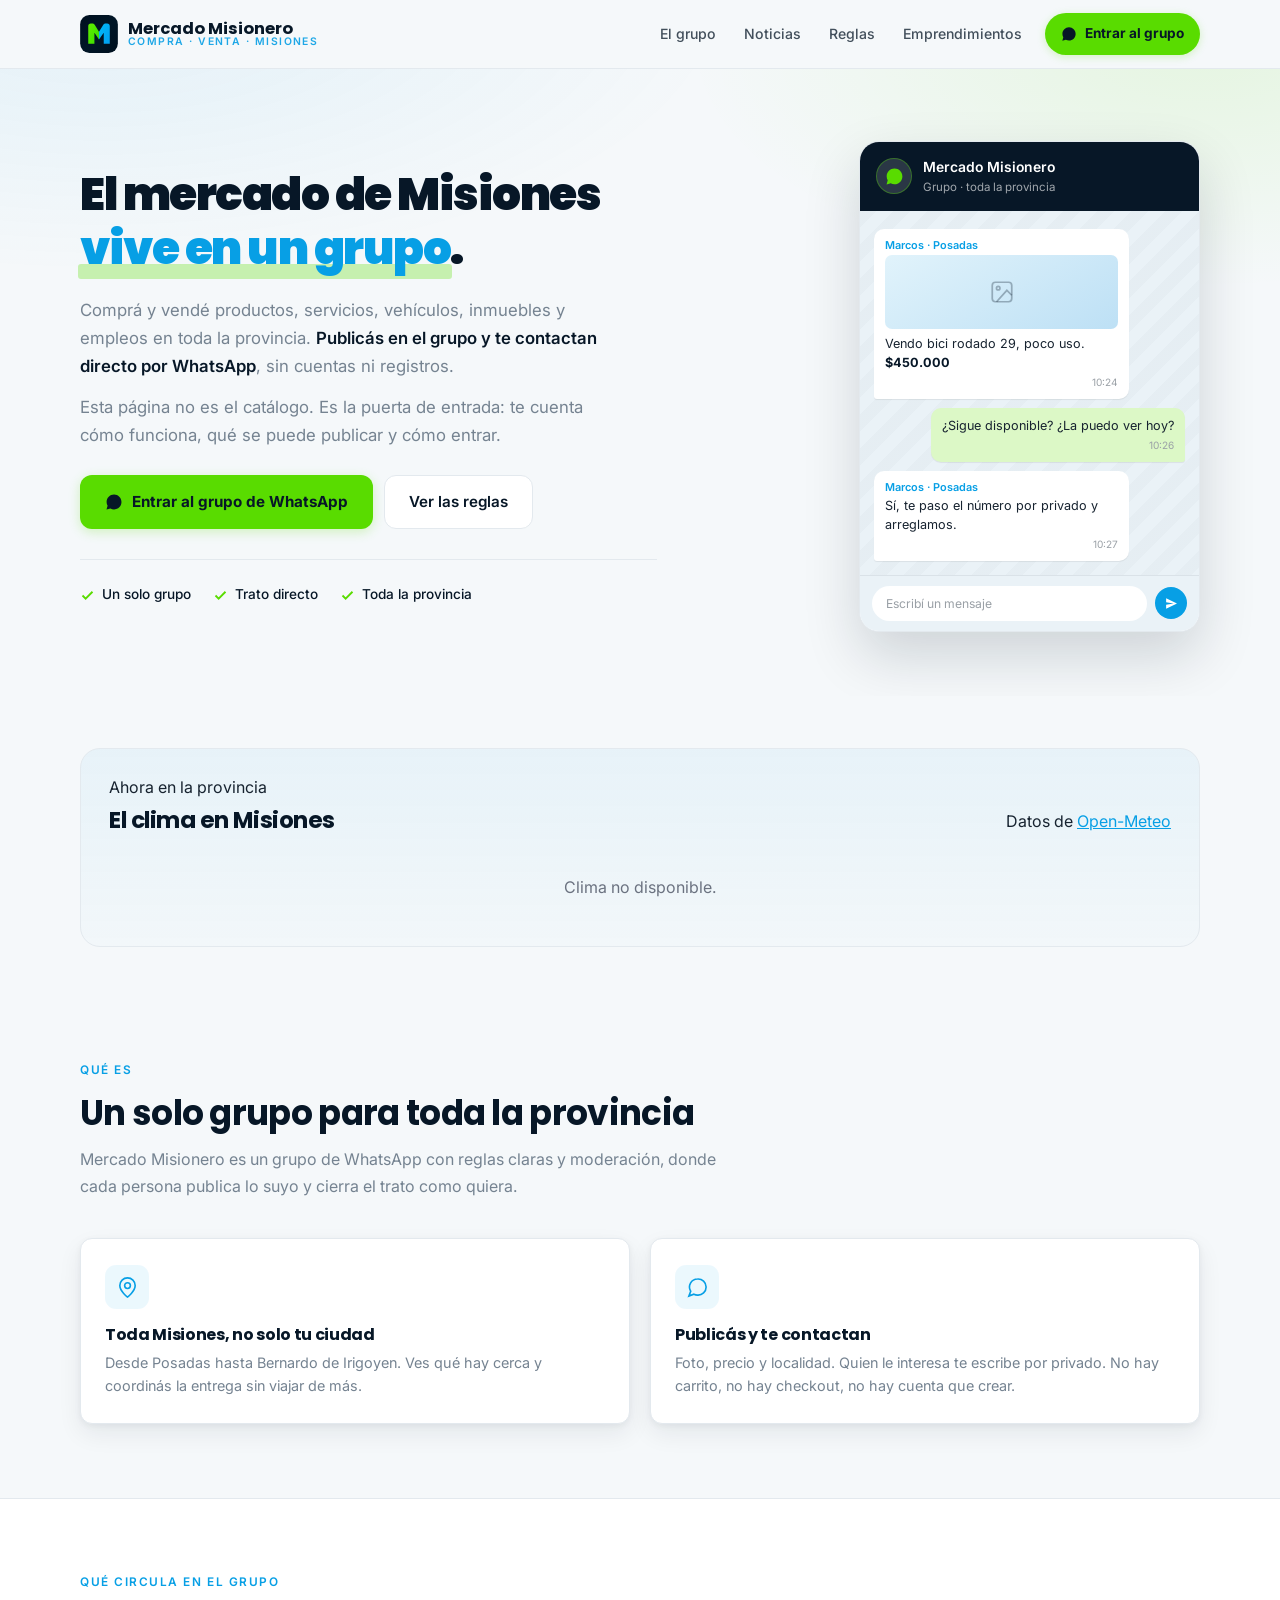
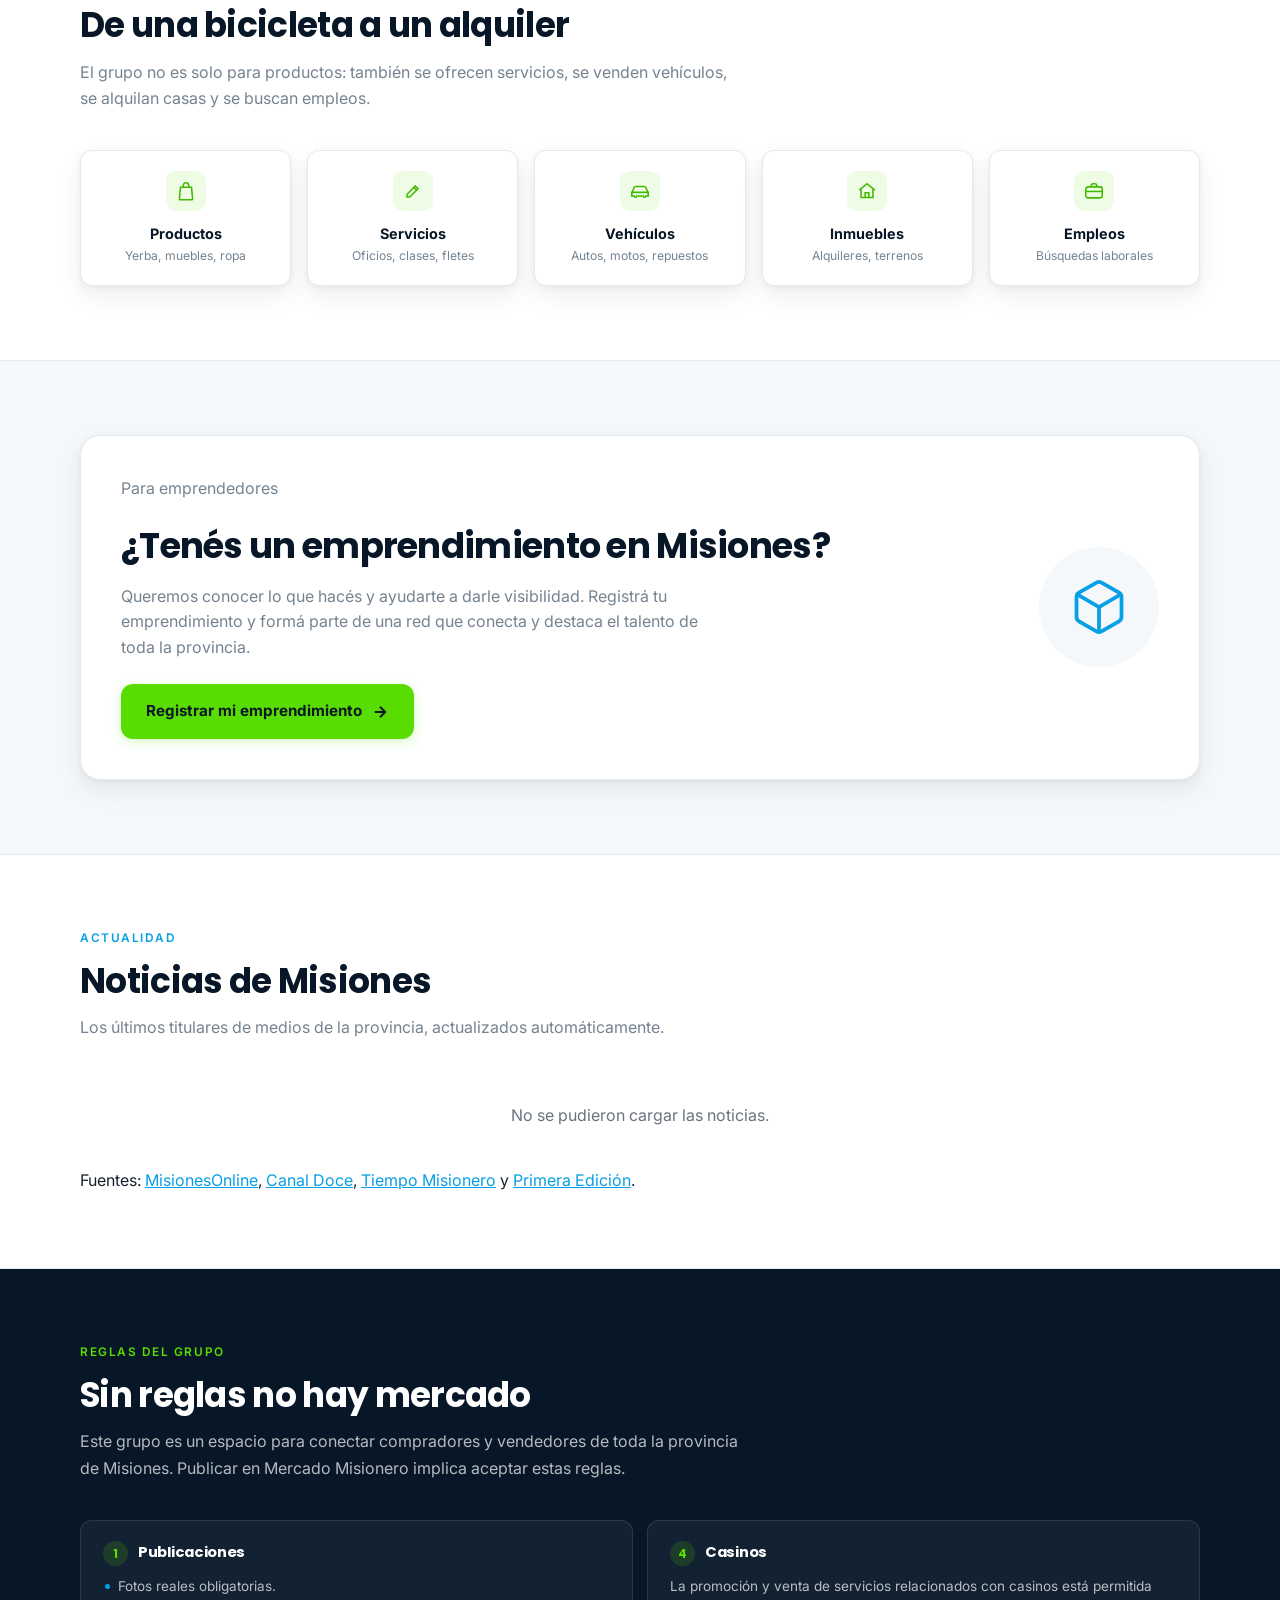
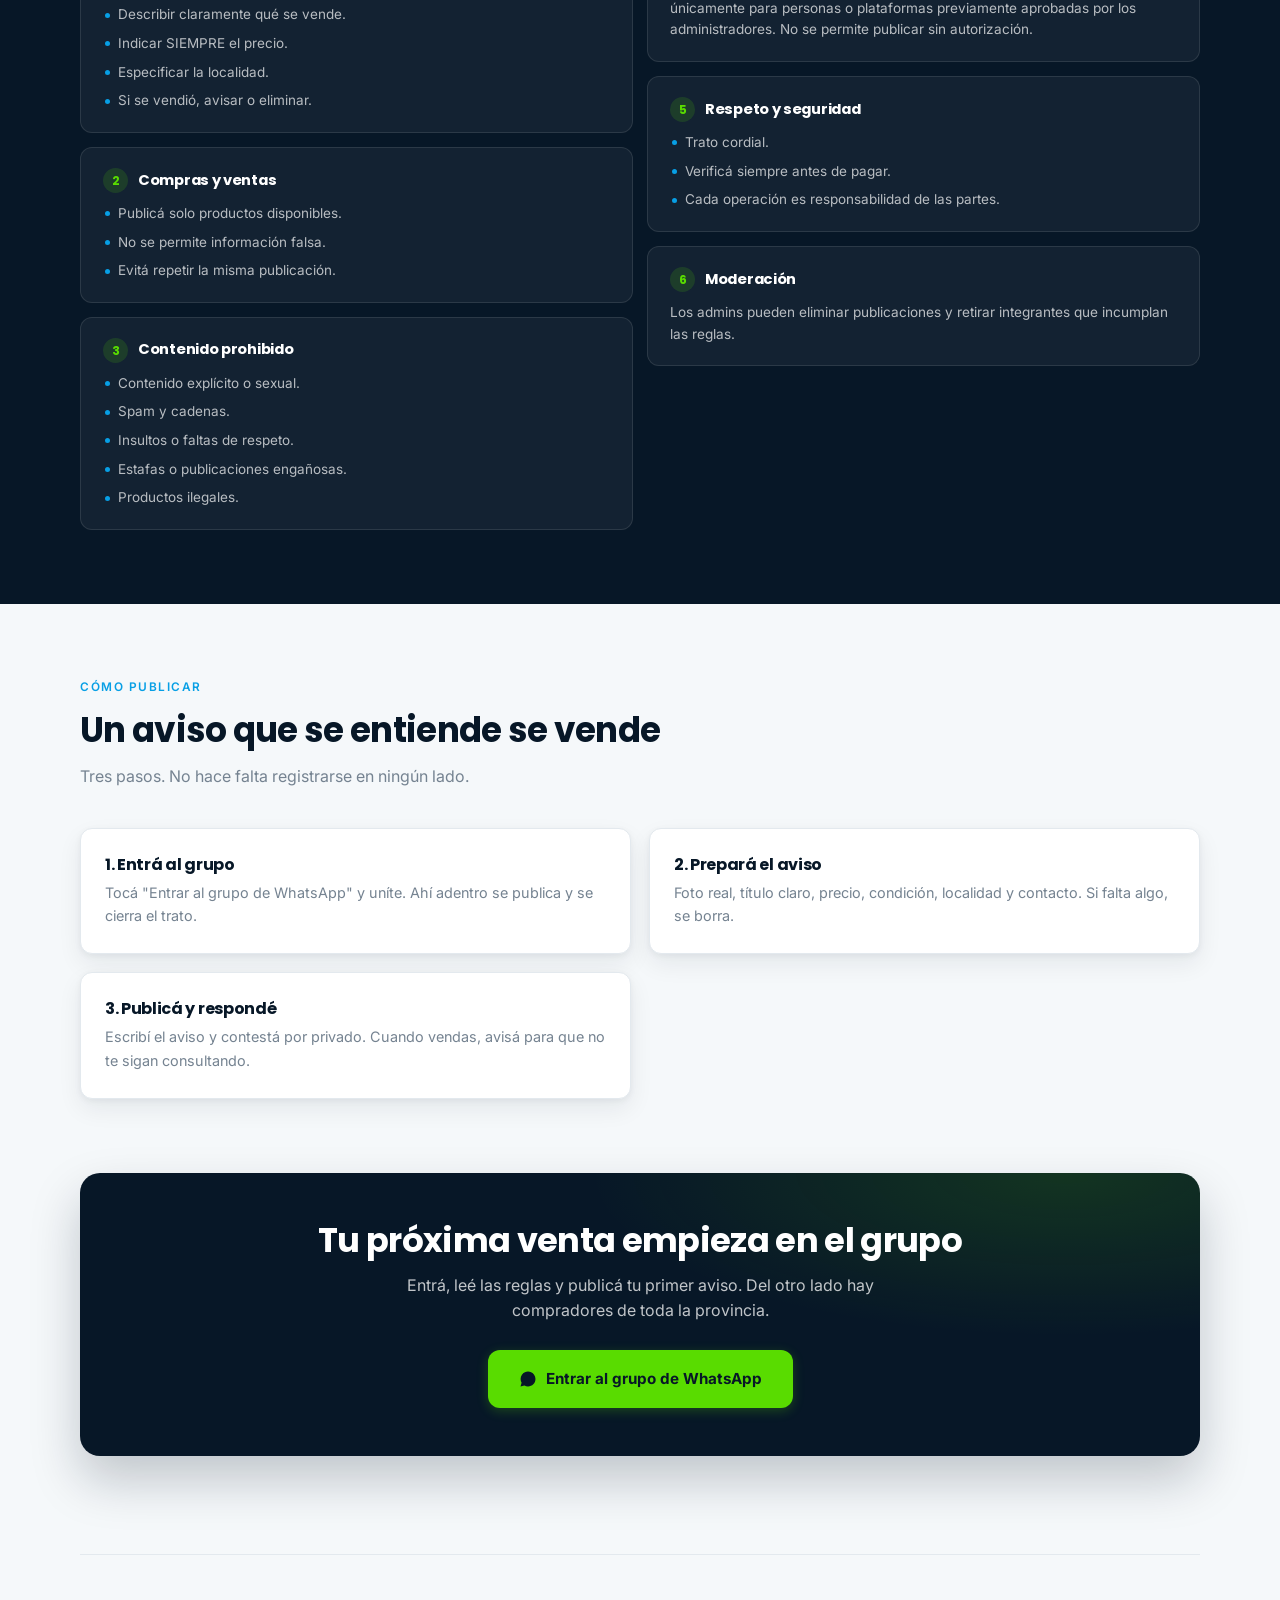
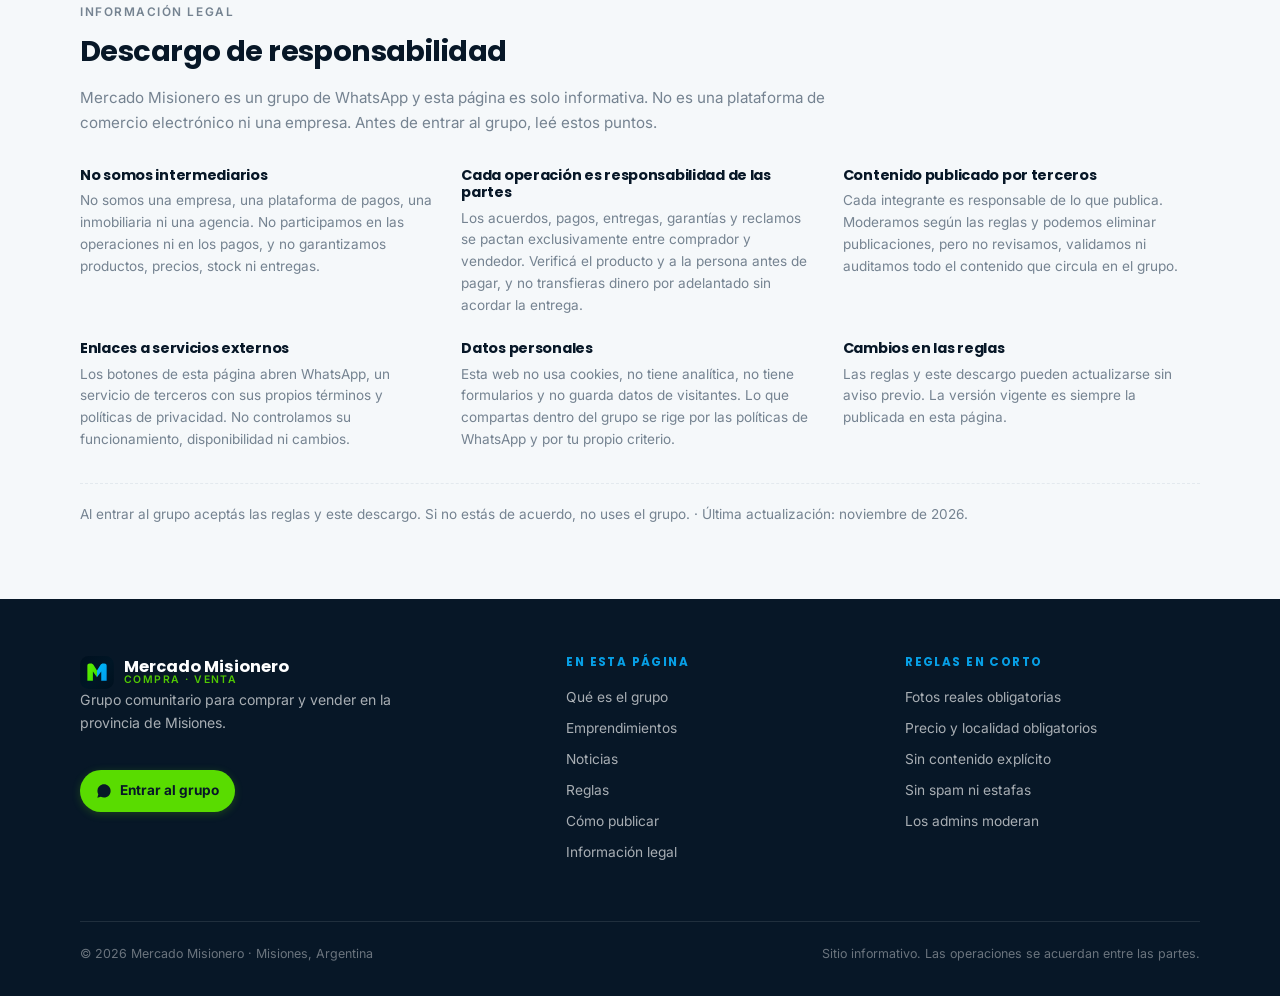
==== index.html @ 99296036 "Add files via upload" ====
<!DOCTYPE html>
<html lang="es-AR">
<head>
<meta charset="UTF-8">
<meta name="viewport" content="width=device-width, initial-scale=1, viewport-fit=cover">
<title>Comprar y vender en Misiones | Mercado Misionero</title>
<meta name="description" content="Grupo de WhatsApp para comprar y vender en toda Misiones: Posadas, Oberá, Eldorado e Iguazú. Publicá tu aviso y te contactan directo.">
<meta name="robots" content="index, follow, max-image-preview:large">
<meta name="theme-color" content="#071727">
<link rel="canonical" href="https://mercado-misionero.github.io/">

<!-- Open Graph -->
<meta property="og:type" content="website">
<meta property="og:site_name" content="Mercado Misionero">
<meta property="og:url" content="https://mercado-misionero.github.io/">
<meta property="og:title" content="Comprar y vender en Misiones | Mercado Misionero">
<meta property="og:description" content="Grupo de WhatsApp para comprar y vender en toda Misiones.">
<meta property="og:image" content="https://mercado-misionero.github.io/og-image.png">

<!-- Iconos y PWA -->
<!-- EL FAVICON AHORA USA TU LOGO.SVG -->
<link rel="icon" type="image/svg+xml" href="logo.svg">
<link rel="apple-touch-icon" href="apple-touch-icon.png">
<link rel="manifest" href="manifest.webmanifest">
<meta name="apple-mobile-web-app-capable" content="yes">
<meta name="apple-mobile-web-app-status-bar-style" content="default">

<!-- Fuentes y Estilos -->
<link rel="preconnect" href="https://fonts.googleapis.com">
<link rel="preconnect" href="https://fonts.gstatic.com" crossorigin>
<link href="https://fonts.googleapis.com/css2?family=Poppins:wght@500;600;700;900&family=Inter:wght@400;500;600&display=swap" rel="stylesheet">
<link rel="stylesheet" href="css/estilos.css">
</head>
<body>
<header class="header" id="header">
  <div class="contenedor header-inner">
    <a class="marca" href="#top">
      <img src="logo.svg" alt="Logo de Mercado Misionero" class="marca-logo">
      <span class="marca-texto"><strong>Mercado Misionero</strong><span>Compra · Venta · Misiones</span></span>
    </a>
    <nav class="nav">
      <a class="nav-link" href="#que-es">El grupo</a>
      <a class="nav-link" href="#noticias">Noticias</a>
      <a class="nav-link" href="#reglas">Reglas</a>
      <a class="nav-link" href="#emprendimientos">Emprendimientos</a>
      <a class="btn-grupo" data-grupo href="#" target="_blank" rel="noopener">
        <svg viewBox="0 0 24 24" fill="currentColor"><path d="M12.04 2C6.58 2 2.13 6.45 2.13 11.91c0 1.75.46 3.45 1.32 4.95L2 22l5.25-1.38a9.9 9.9 0 0 0 4.79 1.22h.01c5.46 0 9.91-4.45 9.91-9.91S17.5 2 12.04 2z"/></svg>
        <span class="etiqueta-larga">Entrar al grupo</span><span class="etiqueta-corta">Entrar</span>
      </a>
    </nav>
  </div>
</header>

<main id="top">
  <!-- HERO -->
  <section class="hero">
    <div class="contenedor hero-grid">
      <div>
        <h1>El mercado de Misiones <em>vive en un grupo</em>.</h1>
        <p class="hero-bajada">Comprá y vendé productos, servicios, vehículos, inmuebles y empleos en toda la provincia. <strong>Publicás en el grupo y te contactan directo por WhatsApp</strong>, sin cuentas ni registros.</p>
        <p class="hero-bajada">Esta página no es el catálogo. Es la puerta de entrada: te cuenta cómo funciona, qué se puede publicar y cómo entrar.</p>
        <div class="hero-acciones">
          <a class="btn btn-primario" data-grupo href="#" target="_blank" rel="noopener">
            <svg viewBox="0 0 24 24" fill="currentColor"><path d="M12.04 2C6.58 2 2.13 6.45 2.13 11.91c0 1.75.46 3.45 1.32 4.95L2 22l5.25-1.38a9.9 9.9 0 0 0 4.79 1.22h.01c5.46 0 9.91-4.45 9.91-9.91S17.5 2 12.04 2z"/></svg>
            Entrar al grupo de WhatsApp
          </a>
          <a class="btn btn-secundario" href="#reglas">Ver las reglas</a>
        </div>
        <div class="hero-sellos">
          <span class="sello"><svg viewBox="0 0 24 24" fill="none" stroke="currentColor" stroke-width="3"><path d="M20 6L9 17l-5-5"/></svg>Un solo grupo</span>
          <span class="sello"><svg viewBox="0 0 24 24" fill="none" stroke="currentColor" stroke-width="3"><path d="M20 6L9 17l-5-5"/></svg>Trato directo</span>
          <span class="sello"><svg viewBox="0 0 24 24" fill="none" stroke="currentColor" stroke-width="3"><path d="M20 6L9 17l-5-5"/></svg>Toda la provincia</span>
        </div>
      </div>
      <div class="mock">
        <div class="mock-top">
          <div class="mock-avatar"><svg viewBox="0 0 24 24" fill="currentColor"><path d="M12.04 2C6.58 2 2.13 6.45 2.13 11.91c0 1.75.46 3.45 1.32 4.95L2 22l5.25-1.38a9.9 9.9 0 0 0 4.79 1.22h.01c5.46 0 9.91-4.45 9.91-9.91S17.5 2 12.04 2z"/></svg></div>
          <div><strong>Mercado Misionero</strong><small>Grupo · toda la provincia</small></div>
        </div>
        <div class="mock-cuerpo">
          <div class="burbuja"><span class="autor">Marcos · Posadas</span><div class="foto"><svg viewBox="0 0 24 24" fill="none" stroke="currentColor" stroke-width="1.6"><rect x="3" y="3" width="18" height="18" rx="3"/><circle cx="8.5" cy="8.5" r="1.6"/><path d="M21 15l-4.5-4.5L7 21"/></svg></div>Vendo bici rodado 29, poco uso. <span class="precio">$450.000</span><span class="hora">10:24</span></div>
          <div class="burbuja propia">¿Sigue disponible? ¿La puedo ver hoy?<span class="hora">10:26</span></div>
          <div class="burbuja"><span class="autor">Marcos · Posadas</span>Sí, te paso el número por privado y arreglamos.<span class="hora">10:27</span></div>
        </div>
        <div class="mock-pie"><div class="campo-falso">Escribí un mensaje</div><div class="boton-falso"><svg viewBox="0 0 24 24" fill="currentColor"><path d="M3.4 20.4l17.4-8.4L3.4 3.6 3.4 10l12 2-12 2z"/></svg></div></div>
      </div>
    </div>
  </section>

  <!-- CLIMA -->
  <section class="seccion clima-seccion" id="clima">
    <div class="contenedor">
      <div class="clima">
        <div class="clima-cab">
          <div><p class="antetitulo" style="margin-bottom:6px">Ahora en la provincia</p><h2>El clima en Misiones</h2></div>
          <p class="clima-fuente">Datos de <a href="https://open-meteo.com" target="_blank" rel="noopener" style="color:var(--blue); text-decoration:underline;">Open-Meteo</a></p>
        </div>
        <div class="clima-grid" id="clima-contenedor" aria-busy="true">
          <div class="clima-ciudad esqueleto"></div><div class="clima-ciudad esqueleto"></div><div class="clima-ciudad esqueleto"></div><div class="clima-ciudad esqueleto"></div>
        </div>
      </div>
    </div>
  </section>

  <!-- QUE ES -->
  <section class="seccion" id="que-es">
    <div class="contenedor">
      <div class="cabecera"><p class="antetitulo">Qué es</p><h2>Un solo grupo para toda la provincia</h2><p>Mercado Misionero es un grupo de WhatsApp con reglas claras y moderación, donde cada persona publica lo suyo y cierra el trato como quiera.</p></div>
      <div class="grid-2">
        <article class="tarjeta"><div class="icono"><svg viewBox="0 0 24 24" fill="none" stroke="currentColor" stroke-width="1.7"><path d="M20 10c0 6-8 12-8 12s-8-6-8-12a8 8 0 0 1 16 0z"/><circle cx="12" cy="10" r="3"/></svg></div><h3>Toda Misiones, no solo tu ciudad</h3><p>Desde Posadas hasta Bernardo de Irigoyen. Ves qué hay cerca y coordinás la entrega sin viajar de más.</p></article>
        <article class="tarjeta"><div class="icono"><svg viewBox="0 0 24 24" fill="none" stroke="currentColor" stroke-width="1.7"><path d="M21 11.5a8.4 8.4 0 0 1-9 8.4 8.6 8.6 0 0 1-3.8-.9L3 21l1.9-5.1A8.4 8.4 0 0 1 12 3.1a8.4 8.4 0 0 1 9 8.4z"/></svg></div><h3>Publicás y te contactan</h3><p>Foto, precio y localidad. Quien le interesa te escribe por privado. No hay carrito, no hay checkout, no hay cuenta que crear.</p></article>
      </div>
    </div>
  </section>

  <!-- CATEGORIAS -->
  <section class="seccion alt" id="que-encontras">
    <div class="contenedor">
      <div class="cabecera"><p class="antetitulo">Qué circula en el grupo</p><h2>De una bicicleta a un alquiler</h2><p>El grupo no es solo para productos: también se ofrecen servicios, se venden vehículos, se alquilan casas y se buscan empleos.</p></div>
      <div class="grid-5">
        <article class="categoria"><div class="icono"><svg viewBox="0 0 24 24" fill="none" stroke="currentColor" stroke-width="1.7"><path d="M6 8h12l1.2 12.5a1 1 0 0 1-1 1.1H5.8a1 1 0 0 1-1-1.1L6 8z"/><path d="M9 8V6a3 3 0 0 1 6 0v2"/></svg></div><strong>Productos</strong><span>Yerba, muebles, ropa</span></article>
        <article class="categoria"><div class="icono"><svg viewBox="0 0 24 24" fill="none" stroke="currentColor" stroke-width="1.7"><path d="M14.5 6.5l3 3-9 9H5.5v-3l9-9z"/><path d="M13 8l3 3"/></svg></div><strong>Servicios</strong><span>Oficios, clases, fletes</span></article>
        <article class="categoria"><div class="icono"><svg viewBox="0 0 24 24" fill="none" stroke="currentColor" stroke-width="1.7"><path d="M3.5 13.5l2-5.1A2 2 0 0 1 7.4 7h9.2a2 2 0 0 1 1.9 1.4l2 5.1"/><path d="M3 13.5h18v4h-2.6a1.4 1.4 0 0 1-2.8 0H8.4a1.4 1.4 0 0 1-2.8 0H3v-4z"/></svg></div><strong>Vehículos</strong><span>Autos, motos, repuestos</span></article>
        <article class="categoria"><div class="icono"><svg viewBox="0 0 24 24" fill="none" stroke="currentColor" stroke-width="1.7"><path d="M3.5 11L12 4l8.5 7"/><path d="M5.5 10v9h13v-9"/><path d="M10 19v-5h4v5"/></svg></div><strong>Inmuebles</strong><span>Alquileres, terrenos</span></article>
        <article class="categoria"><div class="icono"><svg viewBox="0 0 24 24" fill="none" stroke="currentColor" stroke-width="1.7"><rect x="3" y="7.5" width="18" height="12" rx="2.5"/><path d="M9 7.5V6a2 2 0 0 1 2-2h2a2 2 0 0 1 2 2v1.5"/><path d="M3 12.5h18"/></svg></div><strong>Empleos</strong><span>Búsquedas laborales</span></article>
      </div>
    </div>
  </section>

  <!-- NUEVA SECCIÓN EMPRENDIMIENTOS -->
  <section class="seccion" id="emprendimientos">
    <div class="contenedor">
      <div class="seccion-emprendimiento">
        <div class="seccion-emprendimiento-content">
          <p class="antetitulo">Para emprendedores</p>
          <h2>¿Tenés un emprendimiento en Misiones?</h2>
          <p>Queremos conocer lo que hacés y ayudarte a darle visibilidad. Registrá tu emprendimiento y formá parte de una red que conecta y destaca el talento de toda la provincia.</p>
          <a href="emprendimiento.html" class="btn btn-primario">
            Registrar mi emprendimiento
            <svg viewBox="0 0 24 24" fill="none" stroke="currentColor" stroke-width="2.5"><path d="M5 12h14M12 5l7 7-7 7"/></svg>
          </a>
        </div>
        <div class="seccion-emprendimiento-img">
          <svg viewBox="0 0 24 24" fill="none" stroke="var(--blue)" stroke-width="1.5"><path d="M21 16V8a2 2 0 0 0-1-1.73l-7-4a2 2 0 0 0-2 0l-7 4A2 2 0 0 0 3 8v8a2 2 0 0 0 1 1.73l7 4a2 2 0 0 0 2 0l7-4A2 2 0 0 0 21 16z"/><polyline points="3.27 6.96 12 12.01 20.73 6.96"/><line x1="12" y1="22.08" x2="12" y2="12"/></svg>
        </div>
      </div>
    </div>
  </section>

  <!-- NOTICIAS -->
  <section class="seccion alt" id="noticias">
    <div class="contenedor">
      <div class="cabecera"><p class="antetitulo">Actualidad</p><h2>Noticias de Misiones</h2><p>Los últimos titulares de medios de la provincia, actualizados automáticamente.</p></div>
      <ul class="noticias" id="noticias-contenedor" aria-busy="true">
        <li class="noticia esqueleto"></li><li class="noticia esqueleto"></li><li class="noticia esqueleto"></li><li class="noticia esqueleto"></li>
      </ul>
      <p class="noticias-pie" id="noticias-pie">Fuentes: <a href="https://misionesonline.net" target="_blank" rel="noopener" style="color:var(--blue); text-decoration:underline;">MisionesOnline</a>, <a href="https://www.canal12misiones.com" target="_blank" rel="noopener" style="color:var(--blue); text-decoration:underline;">Canal Doce</a>, <a href="https://tiempomisionero.com.ar" target="_blank" rel="noopener" style="color:var(--blue); text-decoration:underline;">Tiempo Misionero</a> y <a href="https://www.primeraedicion.com.ar" target="_blank" rel="noopener" style="color:var(--blue); text-decoration:underline;">Primera Edición</a>.</p>
    </div>
  </section>

  <!-- REGLAS -->
  <section class="seccion oscura" id="reglas">
    <div class="contenedor">
      <div class="cabecera"><p class="antetitulo">Reglas del grupo</p><h2>Sin reglas no hay mercado</h2><p>Este grupo es un espacio para conectar compradores y vendedores de toda la provincia de Misiones. Publicar en Mercado Misionero implica aceptar estas reglas.</p></div>
      <div class="reglas">
        <article class="regla"><div class="regla-cab"><span class="num">1</span><h3>Publicaciones</h3></div><ul class="regla-lista"><li>Fotos reales obligatorias.</li><li>Describir claramente qué se vende.</li><li>Indicar SIEMPRE el precio.</li><li>Especificar la localidad.</li><li>Si se vendió, avisar o eliminar.</li></ul></article>
        <article class="regla"><div class="regla-cab"><span class="num">2</span><h3>Compras y ventas</h3></div><ul class="regla-lista"><li>Publicá solo productos disponibles.</li><li>No se permite información falsa.</li><li>Evitá repetir la misma publicación.</li></ul></article>
        <article class="regla"><div class="regla-cab"><span class="num">3</span><h3>Contenido prohibido</h3></div><ul class="regla-lista"><li>Contenido explícito o sexual.</li><li>Spam y cadenas.</li><li>Insultos o faltas de respeto.</li><li>Estafas o publicaciones engañosas.</li><li>Productos ilegales.</li></ul></article>
        <article class="regla"><div class="regla-cab"><span class="num">4</span><h3>Casinos</h3></div><p>La promoción y venta de servicios relacionados con casinos está permitida únicamente para personas o plataformas previamente aprobadas por los administradores. No se permite publicar sin autorización.</p></article>
        <article class="regla"><div class="regla-cab"><span class="num">5</span><h3>Respeto y seguridad</h3></div><ul class="regla-lista"><li>Trato cordial.</li><li>Verificá siempre antes de pagar.</li><li>Cada operación es responsabilidad de las partes.</li></ul></article>
        <article class="regla"><div class="regla-cab"><span class="num">6</span><h3>Moderación</h3></div><p>Los admins pueden eliminar publicaciones y retirar integrantes que incumplan las reglas.</p></article>
      </div>
    </div>
  </section>

  <!-- COMO PUBLICAR -->
  <section class="seccion" id="publicar">
    <div class="contenedor">
      <div class="cabecera"><p class="antetitulo">Cómo publicar</p><h2>Un aviso que se entiende se vende</h2><p>Tres pasos. No hace falta registrarse en ningún lado.</p></div>
      <div class="grid-2" style="gap:18px">
        <article class="tarjeta"><h3>1. Entrá al grupo</h3><p>Tocá "Entrar al grupo de WhatsApp" y uníte. Ahí adentro se publica y se cierra el trato.</p></article>
        <article class="tarjeta"><h3>2. Prepará el aviso</h3><p>Foto real, título claro, precio, condición, localidad y contacto. Si falta algo, se borra.</p></article>
        <article class="tarjeta"><h3>3. Publicá y respondé</h3><p>Escribí el aviso y contestá por privado. Cuando vendas, avisá para que no te sigan consultando.</p></article>
      </div>
    </div>
  </section>

  <!-- CTA FINAL -->
  <section class="seccion" style="padding-top:0">
    <div class="contenedor">
      <div class="cta-final">
        <h2>Tu próxima venta empieza en el grupo</h2>
        <p>Entrá, leé las reglas y publicá tu primer aviso. Del otro lado hay compradores de toda la provincia.</p>
        <a class="btn btn-primario" data-grupo href="#" target="_blank" rel="noopener">
          <svg viewBox="0 0 24 24" fill="currentColor"><path d="M12.04 2C6.58 2 2.13 6.45 2.13 11.91c0 1.75.46 3.45 1.32 4.95L2 22l5.25-1.38a9.9 9.9 0 0 0 4.79 1.22h.01c5.46 0 9.91-4.45 9.91-9.91S17.5 2 12.04 2z"/></svg>
          Entrar al grupo de WhatsApp
        </a>
      </div>
    </div>
  </section>

  <!-- DESCARGO DE RESPONSABILIDAD -->
  <section class="seccion" id="descargo" style="padding-top:0">
    <div class="contenedor">
      <div class="descargo">
        <p class="antetitulo">Información legal</p>
        <h2>Descargo de responsabilidad</h2>
        <p class="descargo-intro">Mercado Misionero es un grupo de WhatsApp y esta página es solo informativa. No es una plataforma de comercio electrónico ni una empresa. Antes de entrar al grupo, leé estos puntos.</p>
        
        <div class="descargo-grid">
          <div class="descargo-item"><h3>No somos intermediarios</h3><p>No somos una empresa, una plataforma de pagos, una inmobiliaria ni una agencia. No participamos en las operaciones ni en los pagos, y no garantizamos productos, precios, stock ni entregas.</p></div>
          <div class="descargo-item"><h3>Cada operación es responsabilidad de las partes</h3><p>Los acuerdos, pagos, entregas, garantías y reclamos se pactan exclusivamente entre comprador y vendedor. Verificá el producto y a la persona antes de pagar, y no transfieras dinero por adelantado sin acordar la entrega.</p></div>
          <div class="descargo-item"><h3>Contenido publicado por terceros</h3><p>Cada integrante es responsable de lo que publica. Moderamos según las reglas y podemos eliminar publicaciones, pero no revisamos, validamos ni auditamos todo el contenido que circula en el grupo.</p></div>
          <div class="descargo-item"><h3>Enlaces a servicios externos</h3><p>Los botones de esta página abren WhatsApp, un servicio de terceros con sus propios términos y políticas de privacidad. No controlamos su funcionamiento, disponibilidad ni cambios.</p></div>
          <div class="descargo-item"><h3>Datos personales</h3><p>Esta web no usa cookies, no tiene analítica, no tiene formularios y no guarda datos de visitantes. Lo que compartas dentro del grupo se rige por las políticas de WhatsApp y por tu propio criterio.</p></div>
          <div class="descargo-item"><h3>Cambios en las reglas</h3><p>Las reglas y este descargo pueden actualizarse sin aviso previo. La versión vigente es siempre la publicada en esta página.</p></div>
        </div>
        
        <p class="descargo-final">Al entrar al grupo aceptás las reglas y este descargo. Si no estás de acuerdo, no uses el grupo. · Última actualización: noviembre de 2026.</p>
      </div>
    </div>
  </section>
</main>

<footer class="footer">
  <div class="contenedor">
    <div class="footer-grid">
      <div>
        <div class="marca">
          <img src="logo.svg" alt="Logo de Mercado Misionero" class="marca-logo" style="width:34px;height:34px">
          <span class="marca-texto"><strong>Mercado Misionero</strong><span>Compra · Venta</span></span>
        </div>
        <p class="footer-desc">Grupo comunitario para comprar y vender en la provincia de Misiones.</p>
        <a class="btn-grupo" data-grupo href="#" target="_blank" rel="noopener" style="margin-left:0; margin-top: 16px;"><svg viewBox="0 0 24 24" fill="currentColor"><path d="M12.04 2C6.58 2 2.13 6.45 2.13 11.91c0 1.75.46 3.45 1.32 4.95L2 22l5.25-1.38a9.9 9.9 0 0 0 4.79 1.22h.01c5.46 0 9.91-4.45 9.91-9.91S17.5 2 12.04 2z"/></svg>Entrar al grupo</a>
      </div>
      <div><h4>En esta página</h4><ul><li><a href="#que-es">Qué es el grupo</a></li><li><a href="#emprendimientos">Emprendimientos</a></li><li><a href="#noticias">Noticias</a></li><li><a href="#reglas">Reglas</a></li><li><a href="#publicar">Cómo publicar</a></li><li><a href="#descargo">Información legal</a></li></ul></div>
      <div><h4>Reglas en corto</h4><ul><li>Fotos reales obligatorias</li><li>Precio y localidad obligatorios</li><li>Sin contenido explícito</li><li>Sin spam ni estafas</li><li>Los admins moderan</li></ul></div>
    </div>
    <div class="footer-pie"><span>© <span id="anio">2026</span> Mercado Misionero · Misiones, Argentina</span><span>Sitio informativo. Las operaciones se acuerdan entre las partes.</span></div>
  </div>
</footer>

<!-- Barra flotante inferior (Solo móviles) -->
<div class="barra-movil" id="barra-movil">
  <a class="btn btn-primario" data-grupo href="#" target="_blank" rel="noopener"><svg viewBox="0 0 24 24" fill="currentColor"><path d="M12.04 2C6.58 2 2.13 6.45 2.13 11.91c0 1.75.46 3.45 1.32 4.95L2 22l5.25-1.38a9.9 9.9 0 0 0 4.79 1.22h.01c5.46 0 9.91-4.45 9.91-9.91S17.5 2 12.04 2z"/></svg>Entrar al grupo</a>
  <button class="barra-instalar" id="btn-instalar-barra" aria-label="Instalar la aplicación"><svg viewBox="0 0 24 24" fill="none" stroke="currentColor" stroke-width="2"><path d="M12 3v12M7 10l5 5 5-5"/><path d="M4 19h16"/></svg></button>
</div>

<div class="toast" id="toast"><svg viewBox="0 0 24 24" fill="none" stroke="currentColor" stroke-width="3"><path d="M20 6L9 17l-5-5"/></svg><span id="toast-texto"></span></div>

<script src="js/main.js" defer></script>
</body>
</html>
---- css/estilos.css ----
:root{
  /* PALETA BASADA EN EMPRENDIMIENTO.HTML */
  --navy: #071727;
  --navy-light: #10283b;
  --green: #59dc00;
  --green-dark: #43b900;
  --blue: #079fe5;
  --background: #f5f8fa;
  --white: #ffffff;
  --text: #172330;
  --muted: #758391;
  --border: #e3e9ee;
  
  --radio:12px; 
  --radio-lg:20px;
  --sombra:0 2px 6px rgba(7,23,39,.05), 0 10px 24px rgba(7,23,39,.07);
  --sombra-hover:0 4px 10px rgba(7,23,39,.07), 0 18px 38px rgba(7,23,39,.12);
  --header-h:68px; 
  --max:1160px;
  --fuente-titulos:'Poppins',system-ui,sans-serif;
  --fuente-texto:'Inter',system-ui,sans-serif;
}
*,*::before,*::after{box-sizing:border-box}
body{margin:0;font-family:var(--fuente-texto);background:var(--background);color:var(--text);line-height:1.6;-webkit-font-smoothing:antialiased;overflow-x:hidden}
h1,h2,h3,h4{font-family:var(--fuente-titulos);line-height:1.2;margin:0;letter-spacing:-.02em}
p{margin:0} a{color:inherit;text-decoration:none} img{display:block;max-width:100%}
button,input,select{font:inherit;color:inherit}
:focus-visible{outline:3px solid var(--blue);outline-offset:3px}
.contenedor{width:100%;max-width:var(--max);margin-inline:auto;padding-inline:clamp(16px,4vw,20px)}
section[id]{scroll-margin-top:calc(var(--header-h) + 18px)}

/* Header */
.header{position:sticky;top:0;z-index:50;background:var(--background);border-bottom:1px solid var(--border);transition:box-shadow .25s}
.header.con-sombra{box-shadow:0 6px 24px rgba(7,23,39,.07)}
.header-inner{height:var(--header-h);display:flex;align-items:center;gap:14px}
.marca{display:flex;align-items:center;gap:10px;flex-shrink:0;text-decoration:none}
.marca-logo{width:38px;height:38px;object-fit:contain}
.marca-texto{display:flex;flex-direction:column;line-height:1.05}
.marca-texto strong{font-family:var(--fuente-titulos);font-weight:700;font-size:1.02rem;color:var(--navy)}
.marca-texto span{font-size:.65rem;font-weight:600;letter-spacing:.14em;text-transform:uppercase;color:var(--blue);opacity:.9}
.nav{display:flex;align-items:center;gap:2px;margin-left:auto}
.nav a.nav-link{font-size:.88rem;font-weight:500;color:var(--navy);padding:8px 13px;border-radius:999px;opacity:.75;transition:.2s}
.nav a.nav-link:hover{background:rgba(7,159,229,.08);opacity:1}
.btn-grupo{display:inline-flex;align-items:center;gap:8px;background:var(--green);color:var(--navy);font-weight:700;font-size:.85rem;padding:10px 16px;border-radius:999px;border:0;cursor:pointer;transition:.2s;box-shadow:0 2px 8px rgba(89,220,0,.22);text-decoration:none;margin-left:8px}
.btn-grupo:hover{background:var(--green-dark);transform:translateY(-1px)}
.btn-grupo svg{width:16px;height:16px;flex-shrink:0}
.btn-grupo .etiqueta-corta{display:none}

/* Botones */
.btn{display:inline-flex;align-items:center;justify-content:center;gap:9px;font-family:var(--fuente-texto);font-weight:600;font-size:.95rem;padding:14px 24px;border-radius:var(--radio);border:1px solid transparent;cursor:pointer;transition:.2s;text-align:center;text-decoration:none}
.btn svg{width:18px;height:18px;flex-shrink:0}
.btn-primario{background:var(--green);color:var(--navy);box-shadow:0 3px 12px rgba(89,220,0,.24);font-weight:700}
.btn-primario:hover{background:var(--green-dark);transform:translateY(-1px)}
.btn-secundario{background:var(--white);color:var(--navy);border-color:var(--border)}
.btn-secundario:hover{border-color:var(--blue);color:var(--blue)}

/* Hero */
.hero{position:relative;overflow:hidden;padding:72px 0 64px;background:radial-gradient(900px 400px at 8% -12%,rgba(7,159,229,.08),transparent 70%),radial-gradient(760px 360px at 94% -4%,rgba(89,220,0,.1),transparent 68%)}
.hero-grid{display:grid;grid-template-columns:1.08fr .92fr;gap:52px;align-items:center}
.hero h1{font-size:clamp(1.95rem,3.55vw,2.95rem);font-weight:900;color:var(--navy);margin-bottom:20px;letter-spacing:-1.5px}
.hero h1 em{font-style:normal;position:relative;color:var(--blue);white-space:nowrap}
.hero h1 em::after{content:'';position:absolute;left:-2px;right:-2px;bottom:.04em;height:.32em;background:var(--green);opacity:.3;border-radius:3px;z-index:-1}
.hero-bajada{font-size:1.05rem;color:var(--muted);max-width:50ch;line-height:1.68;margin-bottom:12px}
.hero-bajada strong{color:var(--navy);font-weight:600}
.hero-acciones{display:flex;flex-wrap:wrap;gap:11px;margin-top:26px}
.hero-sellos{display:flex;flex-wrap:wrap;gap:10px 22px;margin-top:30px;padding-top:24px;border-top:1px solid var(--border)}
.sello{display:inline-flex;align-items:center;gap:7px;font-size:.85rem;font-weight:500;color:var(--navy)}
.sello svg{width:15px;height:15px;color:var(--green);flex-shrink:0}

/* Mock */
.mock{background:var(--white);border-radius:var(--radio-lg);overflow:hidden;box-shadow:0 24px 56px rgba(7,23,39,.16);border:1px solid var(--border);max-width:420px;margin-left:auto}
.mock-top{display:flex;align-items:center;gap:11px;padding:14px 16px;background:var(--navy);color:#fff}
.mock-avatar{width:36px;height:36px;border-radius:50%;background:rgba(255,255,255,.14);display:grid;place-items:center;border:1px solid rgba(89,220,0,.35)}
.mock-avatar svg{width:19px;height:19px;color:var(--green)}
.mock-top strong{display:block;font-size:.87rem;font-weight:600}
.mock-top small{display:block;font-size:.72rem;color:rgba(255,255,255,.62)}
.mock-cuerpo{padding:18px 14px 14px;background:repeating-linear-gradient(135deg,rgba(7,23,39,.018) 0 12px,transparent 12px 24px),#EAF2F7;display:flex;flex-direction:column;gap:9px}
.burbuja{max-width:82%;background:#fff;border-radius:10px 10px 10px 3px;padding:9px 11px;font-size:.79rem;line-height:1.45;color:var(--text);box-shadow:0 1px 1px rgba(0,0,0,.07)}
.burbuja .hora{display:block;font-size:.63rem;color:#9AA0A6;text-align:right;margin-top:3px}
.burbuja.propia{align-self:flex-end;background:#dcf8c6;border-radius:10px 10px 3px 10px}
.burbuja .autor{display:block;font-size:.68rem;font-weight:600;color:var(--blue);margin-bottom:2px}
.burbuja .foto{height:74px;border-radius:7px;margin-bottom:6px;background:linear-gradient(150deg,#E1F3FB,#BDE0F5);display:grid;place-items:center;color:rgba(7,23,39,.3)}
.burbuja .foto svg{width:26px;height:26px}
.burbuja .precio{color:var(--navy);font-weight:700}
.mock-pie{display:flex;align-items:center;gap:8px;padding:10px 12px;background:#EAF2F7;border-top:1px solid rgba(7,23,39,.07)}
.mock-pie .campo-falso{flex:1;background:#fff;border-radius:999px;padding:8px 14px;font-size:.76rem;color:#9AA0A6}
.mock-pie .boton-falso{width:32px;height:32px;border-radius:50%;background:var(--blue);display:grid;place-items:center;color:#fff;flex-shrink:0}
.mock-pie .boton-falso svg{width:15px;height:15px}

/* Secciones y Tarjetas */
.seccion{padding:74px 0}
.seccion.alt{background:var(--white);border-block:1px solid var(--border)}
.seccion.oscura{background:var(--navy);color:var(--background)}
.cabecera{max-width:660px;margin-bottom:38px}
.cabecera .antetitulo{font-size:.74rem;font-weight:600;letter-spacing:.13em;text-transform:uppercase;color:var(--blue);margin-bottom:12px}
.cabecera h2{font-size:clamp(1.55rem,2.9vw,2.15rem);color:var(--navy);margin-bottom:12px}
.cabecera p{font-size:1rem;color:var(--muted);line-height:1.68}
.seccion.oscura .cabecera .antetitulo{color:var(--green)}
.seccion.oscura .cabecera h2{color:#fff}
.seccion.oscura .cabecera p{color:rgba(255,255,255,.7)}
.grid-2{display:grid;grid-template-columns:repeat(2,1fr);gap:20px}
.grid-5{display:grid;grid-template-columns:repeat(5,1fr);gap:16px}
.tarjeta{background:var(--white);border:1px solid var(--border);border-radius:var(--radio);padding:26px 24px;box-shadow:var(--sombra);transition:.2s}
.tarjeta:hover{transform:translateY(-3px);box-shadow:var(--sombra-hover)}
.tarjeta .icono{width:44px;height:44px;border-radius:11px;display:grid;place-items:center;background:rgba(7,159,229,.08);color:var(--blue);margin-bottom:16px}
.tarjeta .icono svg{width:23px;height:23px}
.tarjeta h3{font-size:1rem;color:var(--navy);margin-bottom:7px}
.tarjeta p{font-size:.9rem;color:var(--muted)}
.categoria{background:var(--white);border:1px solid var(--border);border-radius:var(--radio);padding:20px 16px;text-align:center;box-shadow:var(--sombra);transition:.2s;display:flex;flex-direction:column;align-items:center;justify-content:center}
.categoria:hover{transform:translateY(-3px);border-color:var(--blue)}
.categoria .icono{width:40px;height:40px;border-radius:10px;margin-bottom:11px;display:grid;place-items:center;background:rgba(89,220,0,.1);color:var(--green-dark)}
.categoria .icono svg{width:22px;height:22px}
.categoria strong{display:block;font-size:.9rem;color:var(--navy);margin-bottom:3px}
.categoria span{font-size:.76rem;color:var(--muted);line-height:1.35}

/* Reglas */
.reglas{columns:2;column-gap:14px}
.regla{break-inside:avoid;background:rgba(255,255,255,.05);border:1px solid rgba(255,255,255,.1);border-radius:var(--radio);padding:20px 22px;margin-bottom:14px}
.regla-cab{display:flex;align-items:center;gap:10px;margin-bottom:10px}
.regla .num{font-family:var(--fuente-titulos);font-size:.75rem;font-weight:700;width:25px;height:25px;border-radius:50%;display:grid;place-items:center;background:rgba(89,220,0,.15);color:var(--green);flex-shrink:0}
.regla h3{font-size:.92rem;color:#fff}
.regla-lista{margin:0;padding:0;list-style:none;display:flex;flex-direction:column;gap:7px}
.regla-lista li{position:relative;padding-left:15px;font-size:.845rem;color:rgba(255,255,255,.7)}
.regla-lista li::before{content:'';position:absolute;left:2px;top:.62em;width:5px;height:5px;border-radius:50%;background:var(--blue)}
.regla>p{font-size:.85rem;color:rgba(255,255,255,.7)}

/* Clima y Noticias */
.clima-seccion{padding:52px 0 40px}
.clima{background:linear-gradient(180deg,rgba(7,159,229,.06),rgba(7,159,229,.01));border:1px solid var(--border);border-radius:var(--radio-lg);padding:26px 28px}
.clima-cab{display:flex;align-items:flex-end;justify-content:space-between;gap:14px;margin-bottom:20px;flex-wrap:wrap}
.clima-cab h2{font-size:clamp(1.15rem,2vw,1.45rem);color:var(--navy)}
.clima-grid{display:grid;grid-template-columns:repeat(4,1fr);gap:12px}
.clima-ciudad{background:var(--white);border:1px solid var(--border);border-radius:var(--radio);padding:15px 16px;box-shadow:var(--sombra)}
.clima-nombre{font-size:.72rem;font-weight:600;letter-spacing:.07em;text-transform:uppercase;color:var(--blue)}
.clima-fila{display:flex;align-items:center;justify-content:space-between;gap:8px;margin-top:4px}
.clima-temp{font-family:var(--fuente-titulos);font-size:2rem;font-weight:700;color:var(--navy)}
.clima-icono{width:34px;height:34px;flex-shrink:0}
.clima-estado{font-size:.8rem;color:var(--muted);margin-top:4px;line-height:1.3}
.clima-minmax{font-size:.75rem;color:#9AA0A6;margin-top:6px}
.noticias{list-style:none;margin:0 0 16px;padding:0;display:grid;grid-template-columns:1fr 1fr;gap:12px}
.noticia{background:var(--white);border:1px solid var(--border);border-radius:var(--radio);box-shadow:var(--sombra);overflow:hidden;transition:.2s}
.noticia:hover{transform:translateY(-2px);border-color:var(--blue)}
.noticia a{display:flex;gap:13px;align-items:flex-start;padding:16px 18px;height:100%}
.noticia-texto{flex:1;min-width:0;display:flex;flex-direction:column;gap:5px}
.noticia-fuente{font-size:.69rem;font-weight:600;letter-spacing:.07em;text-transform:uppercase;color:var(--blue);display:flex;align-items:center;gap:6px}
.noticia-titulo{font-size:.92rem;font-weight:600;color:var(--text);line-height:1.45;display:-webkit-box;-webkit-line-clamp:3;-webkit-box-orient:vertical;overflow:hidden}
.noticia-flecha{width:16px;height:16px;color:var(--green);flex-shrink:0}
.esqueleto{position:relative;overflow:hidden;background:#E2EAF0;min-height:88px}
.esqueleto::after{content:'';position:absolute;inset:0;background:linear-gradient(90deg,transparent,rgba(255,255,255,.7),transparent);transform:translateX(-100%);animation:brillo 1.5s infinite}
@keyframes brillo{to{transform:translateX(100%)}}

/* Descargo de Responsabilidad */
.descargo {border-top:1px solid var(--border); padding-top: 48px; margin-top: 24px;}
.descargo .antetitulo {font-size:.74rem;font-weight:600;letter-spacing:.13em;text-transform:uppercase;color:var(--muted);margin-bottom:12px;}
.descargo h2 {font-size:clamp(1.4rem, 2.5vw, 1.8rem);color:var(--navy);margin-bottom:16px;}
.descargo-intro {font-size:.95rem; color:var(--muted); line-height:1.65; max-width:75ch; margin-bottom:32px;}
.descargo-grid {display:grid; grid-template-columns:repeat(3, 1fr); gap:24px; margin-bottom:32px;}
.descargo-item h3 {font-size:.9rem; color:var(--navy); margin-bottom:6px;}
.descargo-item p {font-size:.85rem; color:var(--muted); line-height:1.6;}
.descargo-final {font-size:.85rem; color:var(--muted); line-height:1.6; padding-top:20px; border-top:1px dashed var(--border);}

/* CTA y Footer */
.cta-final{background:radial-gradient(700px 240px at 88% 0%,rgba(89,220,0,.15),transparent 68%),var(--navy);border-radius:var(--radio-lg);padding:48px;text-align:center;box-shadow:0 24px 50px rgba(7,23,39,.22)}
.cta-final h2{font-size:clamp(1.5rem,3vw,2.1rem);color:#fff;margin-bottom:12px}
.cta-final p{font-size:1rem;color:rgba(255,255,255,.75);max-width:52ch;margin:0 auto 26px}
.cta-final .btn-primario{background:var(--green);color:var(--navy);padding:16px 30px;font-weight:700}
.cta-final .btn-primario:hover{background:var(--green-dark)}
.footer{background:var(--navy);color:rgba(255,255,255,.65);padding:56px 0 32px}
.footer-grid{display:grid;grid-template-columns:1.5fr 1fr 1fr;gap:44px;margin-bottom:42px}
.footer .marca-texto strong{color:#fff} .footer .marca-texto span{color:var(--green)}
.footer-desc{font-size:.88rem;max-width:38ch;margin-bottom:20px}
.footer h4{font-size:.74rem;text-transform:uppercase;letter-spacing:.12em;color:var(--blue);margin-bottom:14px}
.footer ul{list-style:none;padding:0;display:flex;flex-direction:column;gap:9px}
.footer ul li{font-size:.86rem}
.footer-pie{border-top:1px solid rgba(255,255,255,.1);padding-top:22px;display:flex;justify-content:space-between;flex-wrap:wrap;gap:14px;font-size:.78rem;color:rgba(255,255,255,.4)}

/* NUEVA SECCIÓN EMPRENDIMIENTO */
.seccion-emprendimiento {display:flex; align-items:center; gap:40px; background:var(--white); border-radius:var(--radio-lg); padding:40px; border:1px solid var(--border); box-shadow:var(--sombra);}
.seccion-emprendimiento-content {flex:1;}
.seccion-emprendimiento h2 {font-size:clamp(1.6rem, 3vw, 2.2rem); color:var(--navy); margin-bottom:16px;}
.seccion-emprendimiento p {font-size:1rem; color:var(--muted); line-height:1.6; margin-bottom:24px; max-width:60ch;}
.seccion-emprendimiento-img {width:120px; height:120px; flex-shrink:0; background:var(--background); border-radius:50%; display:grid; place-items:center;}
.seccion-emprendimiento-img svg {width:60px; height:60px;}

/* UI */
.toast{position:fixed;left:50%;bottom:26px;transform:translate(-50%,20px);background:var(--navy);color:#fff;font-size:.88rem;padding:13px 22px;border-radius:999px;opacity:0;pointer-events:none;transition:.3s;z-index:100;display:flex;align-items:center;gap:9px;white-space:nowrap;box-shadow:0 8px 24px rgba(0,0,0,.2)}
.toast.visible{opacity:1;transform:translate(-50%,0)}
.toast svg{width:16px;height:16px;color:var(--green);flex-shrink:0}

/* Barra Flotante Inferior (Móviles) */
.barra-movil{position:fixed;left:0;right:0;bottom:0;z-index:60;display:none;align-items:center;gap:10px;padding:10px 14px calc(10px + env(safe-area-inset-bottom));background:rgba(255,255,255,.97);border-top:1px solid var(--border);box-shadow:0 -8px 28px rgba(7,23,39,.1);transform:translateY(120%);transition:.28s}
.barra-movil.visible{transform:translateY(0)}
.barra-movil .btn{flex:1}
.barra-instalar{width:48px;height:48px;display:none;place-items:center;background:var(--white);border:1px solid var(--border);border-radius:var(--radio);color:var(--navy);cursor:pointer;flex-shrink:0;transition:.2s}
.barra-instalar:hover{background:var(--background)}
.barra-instalar.visible{display:grid}
.barra-instalar svg{width:20px;height:20px}

/* RESPONSIVIDAD */
@media(max-width:980px){
  .hero-grid{grid-template-columns:1fr;gap:34px} 
  .mock{margin-inline:auto}
  .grid-2{grid-template-columns:1fr} 
  .grid-5{grid-template-columns:repeat(3,1fr)}
  .reglas{columns:1} 
  .footer-grid{grid-template-columns:1fr 1fr}
  .clima-grid{grid-template-columns:repeat(2,1fr)}
  .noticias{grid-template-columns:1fr}
  .descargo-grid{grid-template-columns:repeat(2, 1fr);}
  .seccion-emprendimiento {flex-direction:column; text-align:center; gap:24px;}
  .seccion-emprendimiento p {margin-inline:auto;}
  .hero h1, .hero-bajada {text-align:center; margin-inline:auto;}
  .hero-acciones {justify-content:center;}
  .hero-sellos {justify-content:center;}
}

@media(max-width:720px){
  :root{--header-h:60px} 
  .hero{padding:42px 0 44px} 
  .seccion{padding:48px 0}
  .marca-texto span{display:none} 
  .nav a.nav-link{display:none}
  .nav .btn-grupo .etiqueta-larga{display:none} 
  .nav .btn-grupo .etiqueta-corta{display:inline}
  
  .hero-acciones{flex-direction:column;gap:12px;}
  .hero-acciones .btn{width:100%; max-width:320px;} 
  
  .grid-5{grid-template-columns:repeat(2,1fr);gap:12px}
  .cta-final{padding:32px 20px} 
  
  .footer-grid{grid-template-columns:1fr;gap:36px}
  .barra-movil{display:flex}
  .footer{padding-bottom:calc(104px + env(safe-area-inset-bottom))}
  
  .descargo-grid{grid-template-columns:1fr;gap:20px}
  .descargo{padding-top:36px}

  .clima{padding:20px}
  .cabecera h2{font-size:1.6rem}
  .tarjeta{padding:22px 18px}
  .seccion-emprendimiento {padding: 24px;}
}

@media(max-width:400px){
  .grid-5{grid-template-columns:1fr}
  .clima-temp{font-size:1.7rem}
  .clima-ciudad{padding:12px}
  .cabecera h2{font-size:1.45rem}
  .hero h1{font-size:1.8rem}
  .noticia-titulo{font-size:.88rem}
}

@media(prefers-reduced-motion:reduce){*,*::before,*::after{animation-duration:.01ms!important;transition-duration:.01ms!important}}
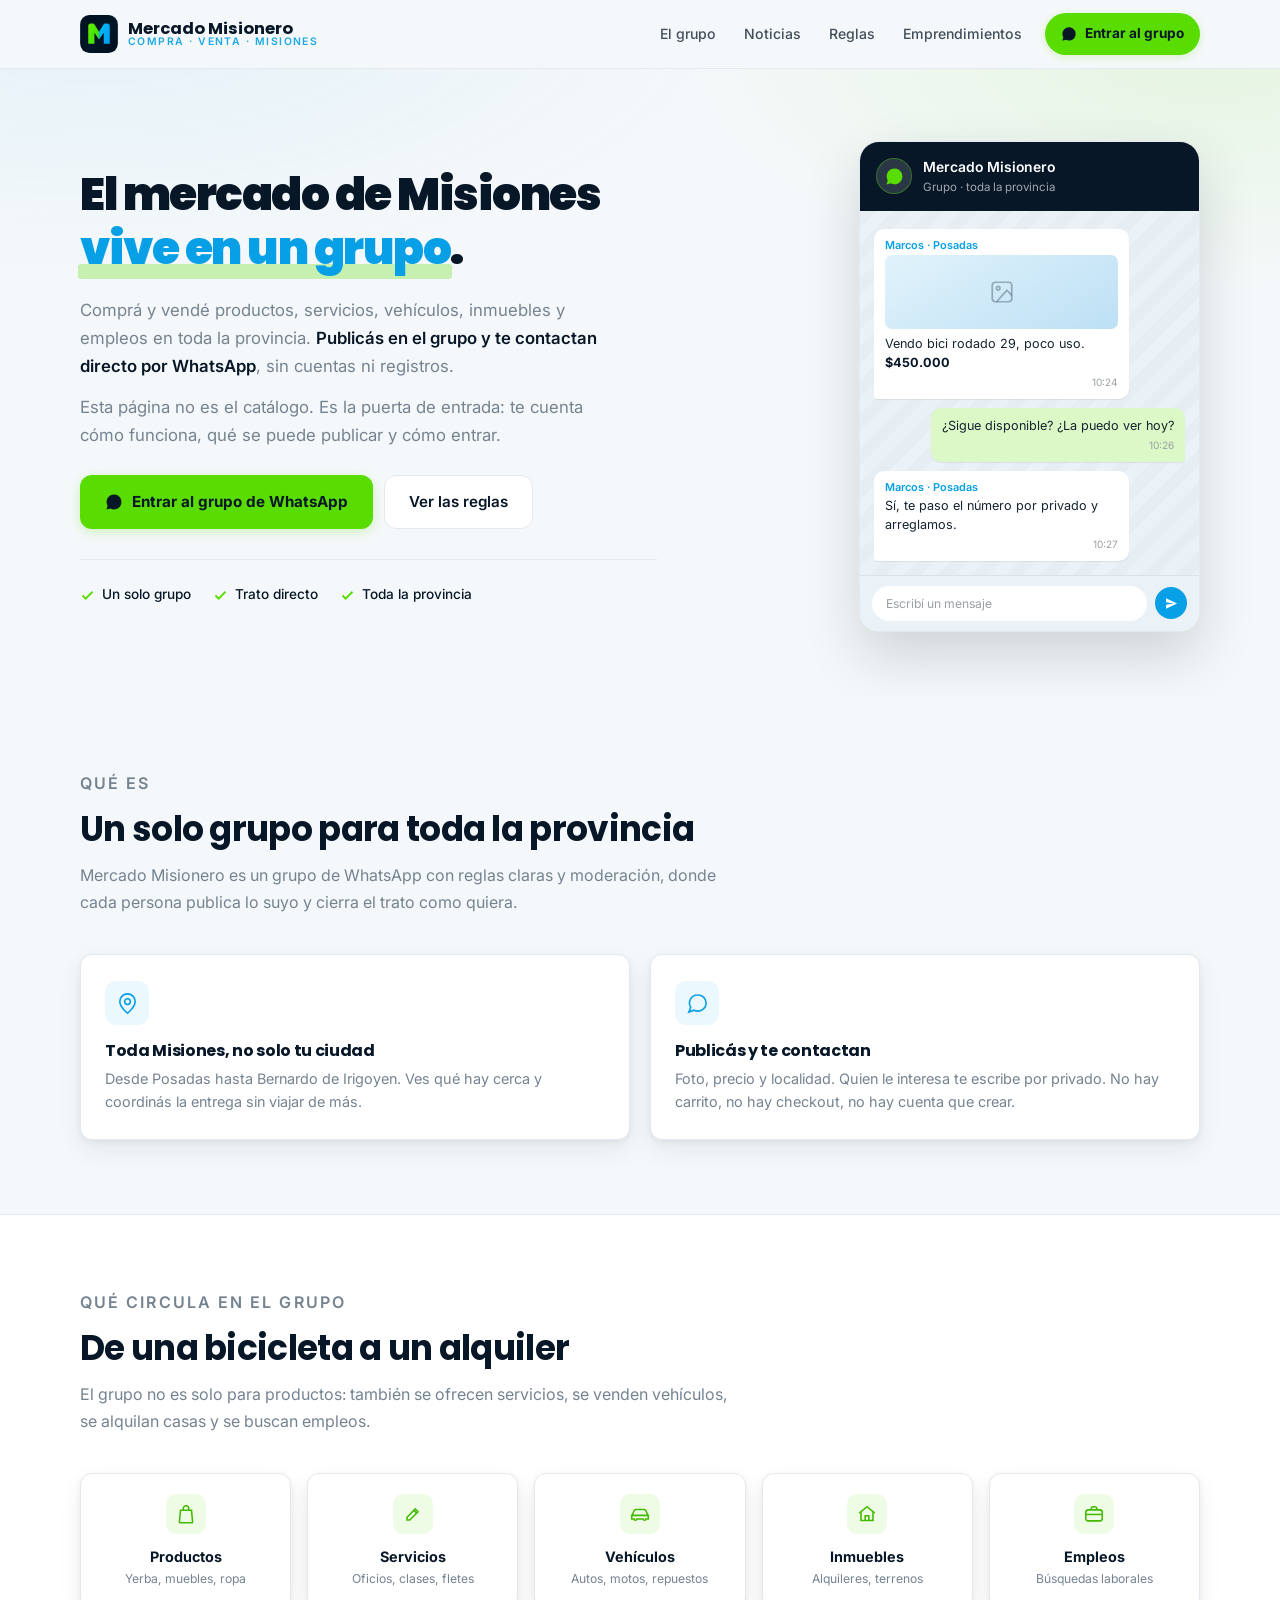
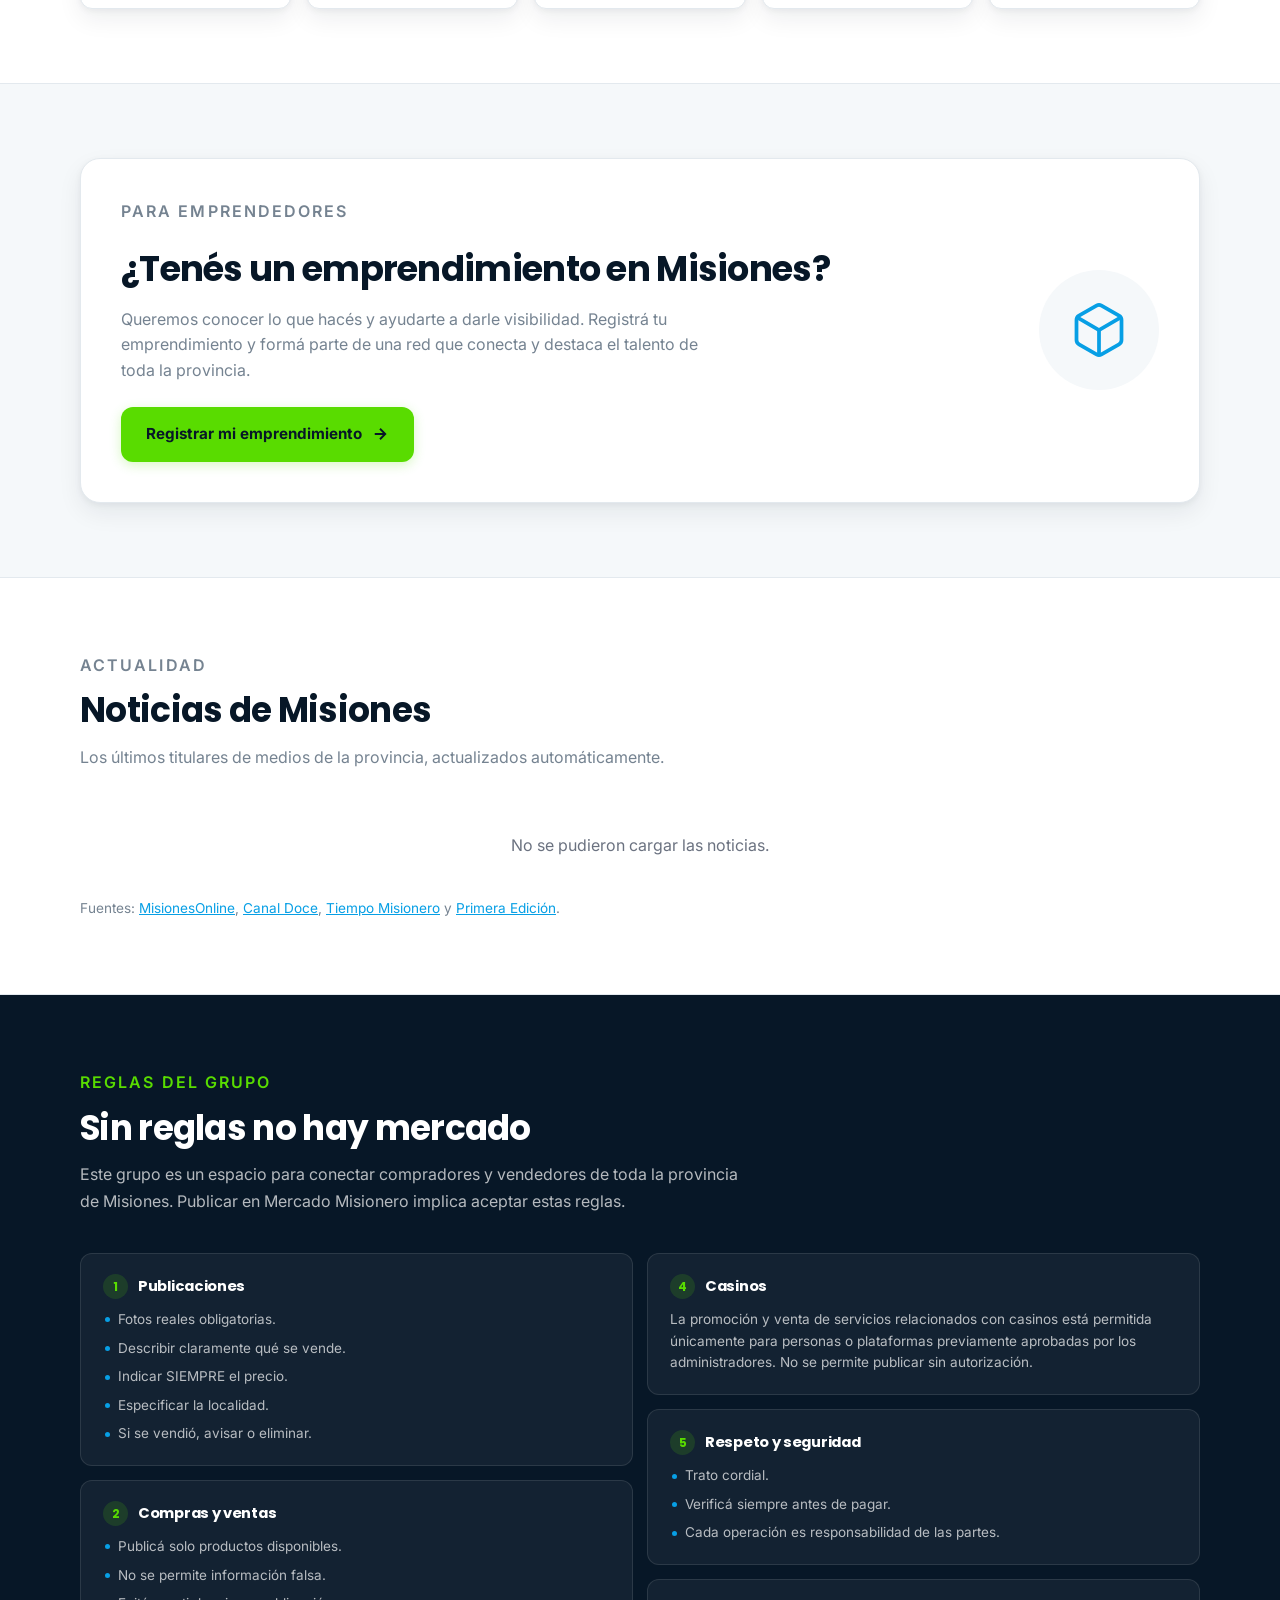
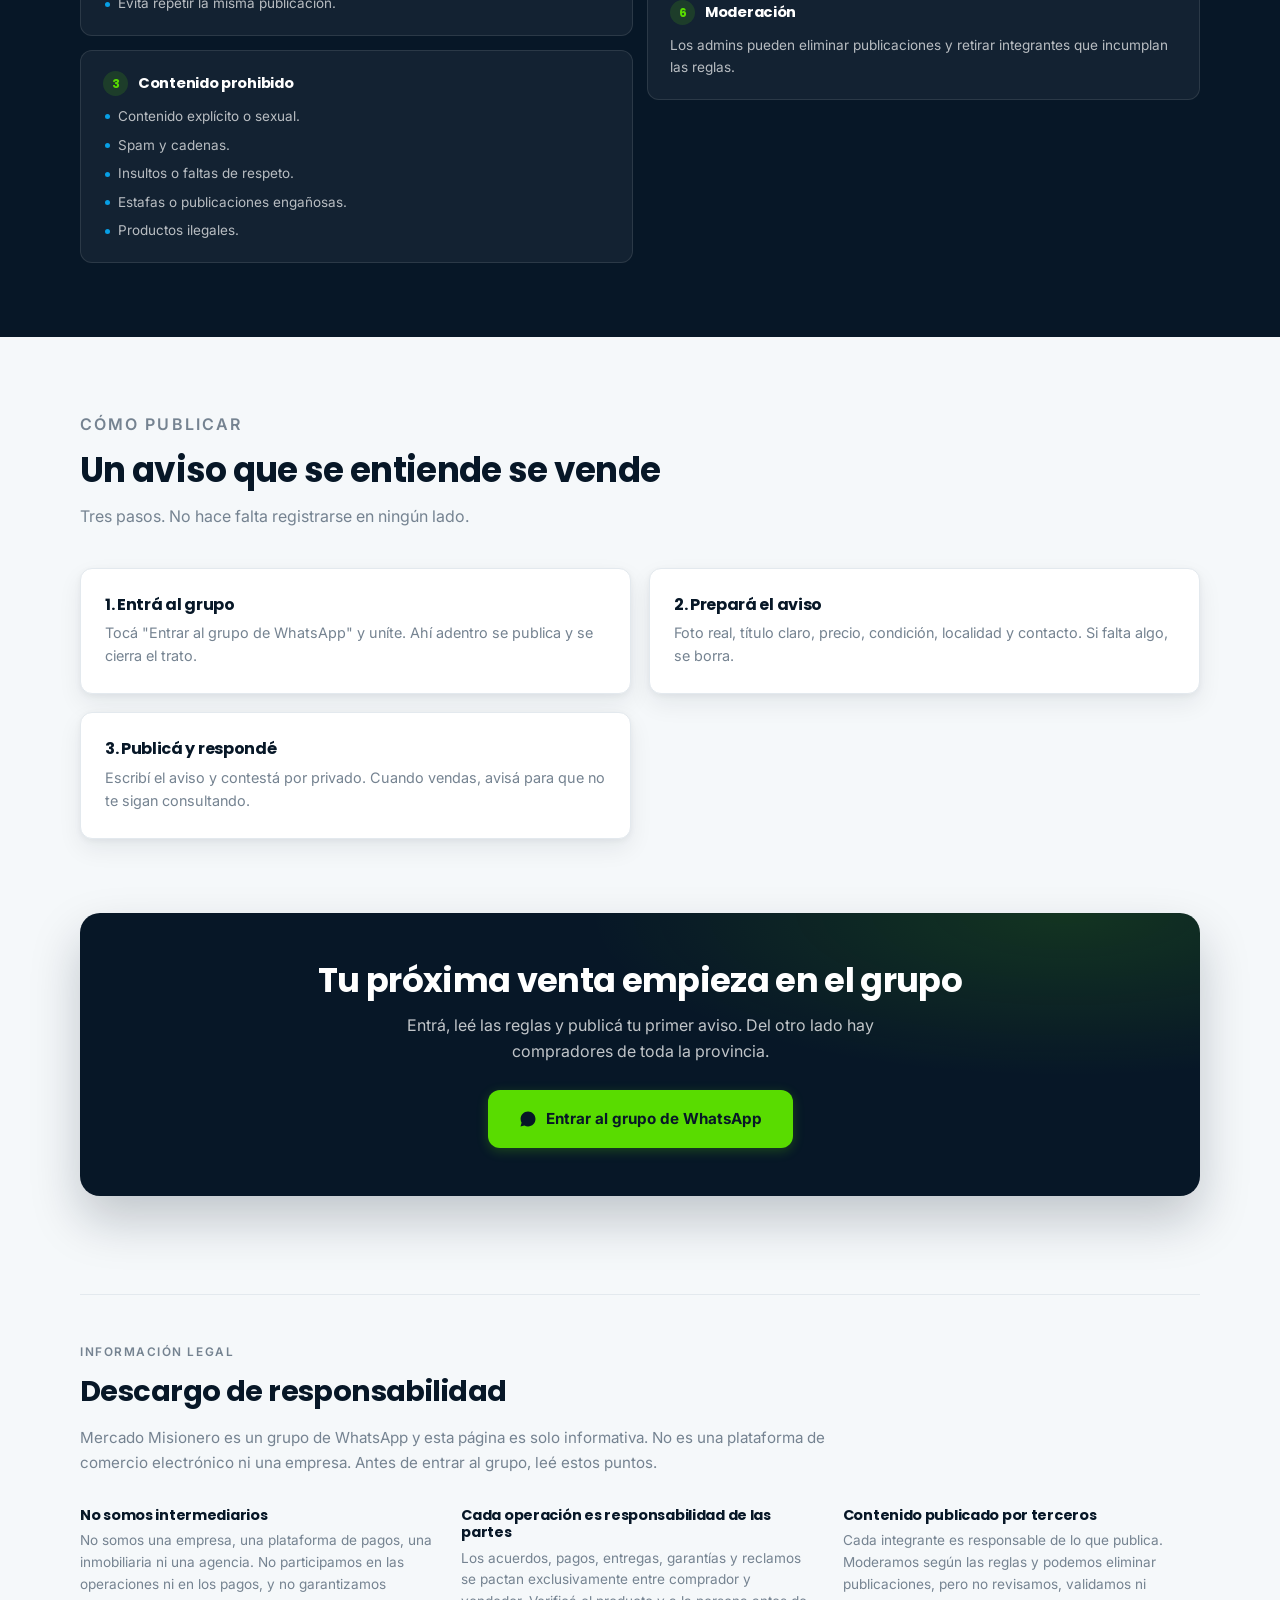
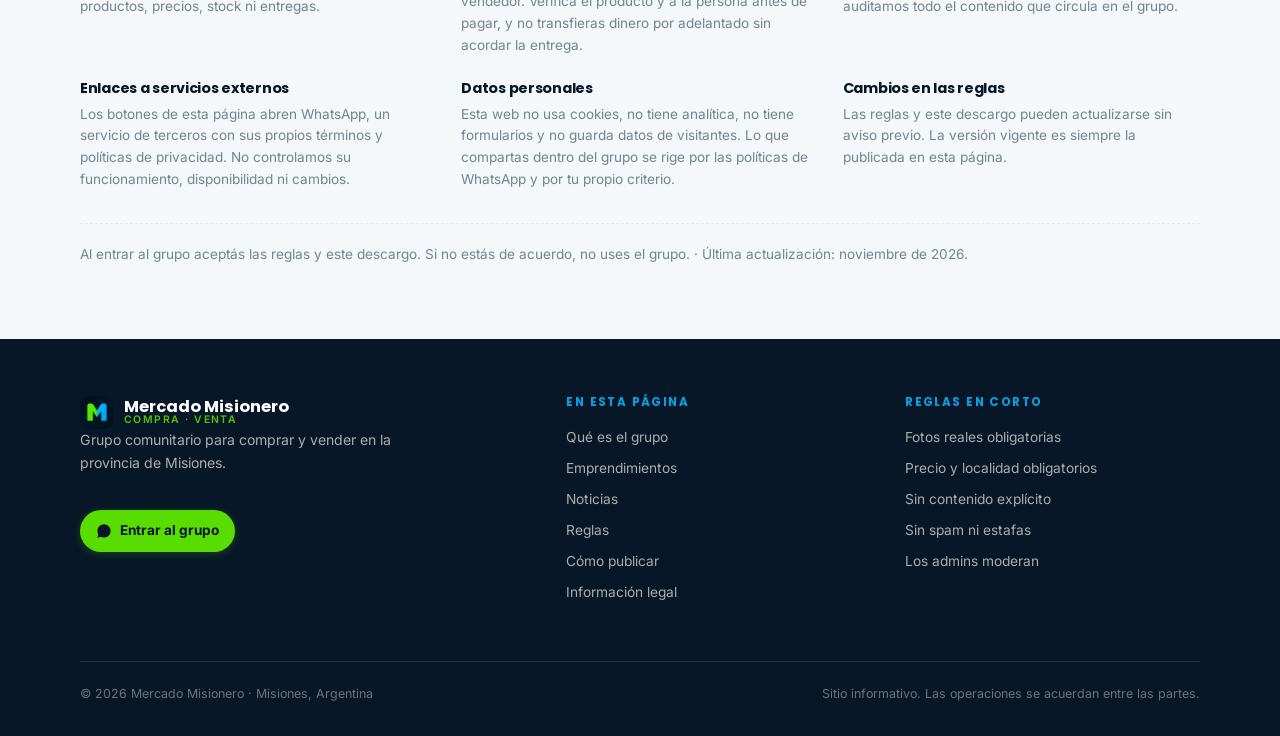
==== commit baada208: "Add files via upload" ====
--- a/index.html
+++ b/index.html
@@ -1,253 +1,231 @@
 <!DOCTYPE html>
 <html lang="es-AR">
 <head>
-<meta charset="UTF-8">
-<meta name="viewport" content="width=device-width, initial-scale=1, viewport-fit=cover">
-<title>Comprar y vender en Misiones | Mercado Misionero</title>
-<meta name="description" content="Grupo de WhatsApp para comprar y vender en toda Misiones: Posadas, Oberá, Eldorado e Iguazú. Publicá tu aviso y te contactan directo.">
-<meta name="robots" content="index, follow, max-image-preview:large">
-<meta name="theme-color" content="#071727">
-<link rel="canonical" href="https://mercado-misionero.github.io/">
-
-<!-- Open Graph -->
-<meta property="og:type" content="website">
-<meta property="og:site_name" content="Mercado Misionero">
-<meta property="og:url" content="https://mercado-misionero.github.io/">
-<meta property="og:title" content="Comprar y vender en Misiones | Mercado Misionero">
-<meta property="og:description" content="Grupo de WhatsApp para comprar y vender en toda Misiones.">
-<meta property="og:image" content="https://mercado-misionero.github.io/og-image.png">
-
-<!-- Iconos y PWA -->
-<!-- EL FAVICON AHORA USA TU LOGO.SVG -->
-<link rel="icon" type="image/svg+xml" href="logo.svg">
-<link rel="apple-touch-icon" href="apple-touch-icon.png">
-<link rel="manifest" href="manifest.webmanifest">
-<meta name="apple-mobile-web-app-capable" content="yes">
-<meta name="apple-mobile-web-app-status-bar-style" content="default">
-
-<!-- Fuentes y Estilos -->
-<link rel="preconnect" href="https://fonts.googleapis.com">
-<link rel="preconnect" href="https://fonts.gstatic.com" crossorigin>
-<link href="https://fonts.googleapis.com/css2?family=Poppins:wght@500;600;700;900&family=Inter:wght@400;500;600&display=swap" rel="stylesheet">
-<link rel="stylesheet" href="css/estilos.css">
+  <meta charset="UTF-8">
+  <meta name="viewport" content="width=device-width, initial-scale=1, viewport-fit=cover">
+  <title>Comprar y vender en Misiones | Mercado Misionero</title>
+  <meta name="description" content="Grupo de WhatsApp para comprar y vender en toda Misiones: Posadas, Oberá, Eldorado e Iguazú. Publicá tu aviso y te contactan directo.">
+  <meta name="robots" content="index, follow, max-image-preview:large">
+  <meta name="theme-color" content="#071727">
+  <link rel="canonical" href="https://mercado-misionero.github.io/">
+
+  <!-- Open Graph -->
+  <meta property="og:type" content="website">
+  <meta property="og:site_name" content="Mercado Misionero">
+  <meta property="og:url" content="https://mercado-misionero.github.io/">
+  <meta property="og:title" content="Comprar y vender en Misiones | Mercado Misionero">
+  <meta property="og:description" content="Grupo de WhatsApp para comprar y vender en toda Misiones.">
+  <meta property="og:image" content="https://mercado-misionero.github.io/og-image.png">
+
+  <link rel="icon" type="image/svg+xml" href="logo.svg">
+
+  <!-- Fuentes y Estilos -->
+  <link rel="preconnect" href="https://fonts.googleapis.com">
+  <link rel="preconnect" href="https://fonts.gstatic.com" crossorigin>
+  <link href="https://fonts.googleapis.com/css2?family=Poppins:wght@500;600;700;900&family=Inter:wght@400;500;600&display=swap" rel="stylesheet">
+  <link rel="stylesheet" href="css/global.css">
+  <link rel="stylesheet" href="css/index.css">
+  <link rel="stylesheet" href="css/responsividad.css">
 </head>
 <body>
-<header class="header" id="header">
-  <div class="contenedor header-inner">
-    <a class="marca" href="#top">
-      <img src="logo.svg" alt="Logo de Mercado Misionero" class="marca-logo">
-      <span class="marca-texto"><strong>Mercado Misionero</strong><span>Compra · Venta · Misiones</span></span>
-    </a>
-    <nav class="nav">
-      <a class="nav-link" href="#que-es">El grupo</a>
-      <a class="nav-link" href="#noticias">Noticias</a>
-      <a class="nav-link" href="#reglas">Reglas</a>
-      <a class="nav-link" href="#emprendimientos">Emprendimientos</a>
-      <a class="btn-grupo" data-grupo href="#" target="_blank" rel="noopener">
-        <svg viewBox="0 0 24 24" fill="currentColor"><path d="M12.04 2C6.58 2 2.13 6.45 2.13 11.91c0 1.75.46 3.45 1.32 4.95L2 22l5.25-1.38a9.9 9.9 0 0 0 4.79 1.22h.01c5.46 0 9.91-4.45 9.91-9.91S17.5 2 12.04 2z"/></svg>
-        <span class="etiqueta-larga">Entrar al grupo</span><span class="etiqueta-corta">Entrar</span>
+  <header class="header" id="header">
+    <div class="contenedor header-inner">
+      <a class="marca" href="index.html">
+        <img src="logo.svg" alt="Logo de Mercado Misionero" class="marca-logo">
+        <span class="marca-texto"><strong>Mercado Misionero</strong><span>Compra · Venta · Misiones</span></span>
       </a>
-    </nav>
-  </div>
-</header>
-
-<main id="top">
-  <!-- HERO -->
-  <section class="hero">
-    <div class="contenedor hero-grid">
-      <div>
-        <h1>El mercado de Misiones <em>vive en un grupo</em>.</h1>
-        <p class="hero-bajada">Comprá y vendé productos, servicios, vehículos, inmuebles y empleos en toda la provincia. <strong>Publicás en el grupo y te contactan directo por WhatsApp</strong>, sin cuentas ni registros.</p>
-        <p class="hero-bajada">Esta página no es el catálogo. Es la puerta de entrada: te cuenta cómo funciona, qué se puede publicar y cómo entrar.</p>
-        <div class="hero-acciones">
+      <button class="menu-toggle" id="menu-toggle" aria-label="Abrir menú" aria-expanded="false" aria-controls="nav">
+        <span></span><span></span><span></span>
+      </button>
+      <nav class="nav" id="nav">
+        <a class="nav-link" href="#que-es">El grupo</a>
+        <a class="nav-link" href="#noticias">Noticias</a>
+        <a class="nav-link" href="#reglas">Reglas</a>
+        <a class="nav-link" href="#emprendimientos">Emprendimientos</a>
+        <a class="btn-grupo" data-grupo href="#" target="_blank" rel="noopener">
+          <svg viewBox="0 0 24 24" fill="currentColor"><path d="M12.04 2C6.58 2 2.13 6.45 2.13 11.91c0 1.75.46 3.45 1.32 4.95L2 22l5.25-1.38a9.9 9.9 0 0 0 4.79 1.22h.01c5.46 0 9.91-4.45 9.91-9.91S17.5 2 12.04 2z"/></svg>
+          <span class="etiqueta-larga">Entrar al grupo</span><span class="etiqueta-corta">Entrar</span>
+        </a>
+      </nav>
+    </div>
+  </header>
+
+  <main id="top">
+    <!-- HERO -->
+    <section class="hero">
+      <div class="contenedor hero-grid">
+        <div>
+          <h1>El mercado de Misiones <em>vive en un grupo</em>.</h1>
+          <p class="hero-bajada">Comprá y vendé productos, servicios, vehículos, inmuebles y empleos en toda la provincia. <strong>Publicás en el grupo y te contactan directo por WhatsApp</strong>, sin cuentas ni registros.</p>
+          <p class="hero-bajada">Esta página no es el catálogo. Es la puerta de entrada: te cuenta cómo funciona, qué se puede publicar y cómo entrar.</p>
+          <div class="hero-acciones">
+            <a class="btn btn-primario" data-grupo href="#" target="_blank" rel="noopener">
+              <svg viewBox="0 0 24 24" fill="currentColor"><path d="M12.04 2C6.58 2 2.13 6.45 2.13 11.91c0 1.75.46 3.45 1.32 4.95L2 22l5.25-1.38a9.9 9.9 0 0 0 4.79 1.22h.01c5.46 0 9.91-4.45 9.91-9.91S17.5 2 12.04 2z"/></svg>
+              Entrar al grupo de WhatsApp
+            </a>
+            <a class="btn btn-secundario" href="#reglas">Ver las reglas</a>
+          </div>
+          <div class="hero-sellos">
+            <span class="sello"><svg viewBox="0 0 24 24" fill="none" stroke="currentColor" stroke-width="3"><path d="M20 6L9 17l-5-5"/></svg>Un solo grupo</span>
+            <span class="sello"><svg viewBox="0 0 24 24" fill="none" stroke="currentColor" stroke-width="3"><path d="M20 6L9 17l-5-5"/></svg>Trato directo</span>
+            <span class="sello"><svg viewBox="0 0 24 24" fill="none" stroke="currentColor" stroke-width="3"><path d="M20 6L9 17l-5-5"/></svg>Toda la provincia</span>
+          </div>
+        </div>
+        <div class="mock">
+          <div class="mock-top">
+            <div class="mock-avatar"><svg viewBox="0 0 24 24" fill="currentColor"><path d="M12.04 2C6.58 2 2.13 6.45 2.13 11.91c0 1.75.46 3.45 1.32 4.95L2 22l5.25-1.38a9.9 9.9 0 0 0 4.79 1.22h.01c5.46 0 9.91-4.45 9.91-9.91S17.5 2 12.04 2z"/></svg></div>
+            <div><strong>Mercado Misionero</strong><small>Grupo · toda la provincia</small></div>
+          </div>
+          <div class="mock-cuerpo">
+            <div class="burbuja"><span class="autor">Marcos · Posadas</span><div class="foto"><svg viewBox="0 0 24 24" fill="none" stroke="currentColor" stroke-width="1.6"><rect x="3" y="3" width="18" height="18" rx="3"/><circle cx="8.5" cy="8.5" r="1.6"/><path d="M21 15l-4.5-4.5L7 21"/></svg></div>Vendo bici rodado 29, poco uso. <span class="precio">$450.000</span><span class="hora">10:24</span></div>
+            <div class="burbuja propia">¿Sigue disponible? ¿La puedo ver hoy?<span class="hora">10:26</span></div>
+            <div class="burbuja"><span class="autor">Marcos · Posadas</span>Sí, te paso el número por privado y arreglamos.<span class="hora">10:27</span></div>
+          </div>
+          <div class="mock-pie"><div class="campo-falso">Escribí un mensaje</div><div class="boton-falso"><svg viewBox="0 0 24 24" fill="currentColor"><path d="M3.4 20.4l17.4-8.4L3.4 3.6 3.4 10l12 2-12 2z"/></svg></div></div>
+        </div>
+      </div>
+    </section>
+
+    <!-- QUE ES -->
+    <section class="seccion" id="que-es">
+      <div class="contenedor">
+        <div class="cabecera"><p class="antetitulo">Qué es</p><h2>Un solo grupo para toda la provincia</h2><p>Mercado Misionero es un grupo de WhatsApp con reglas claras y moderación, donde cada persona publica lo suyo y cierra el trato como quiera.</p></div>
+        <div class="grid-2">
+          <article class="tarjeta"><div class="icono"><svg viewBox="0 0 24 24" fill="none" stroke="currentColor" stroke-width="1.7"><path d="M20 10c0 6-8 12-8 12s-8-6-8-12a8 8 0 0 1 16 0z"/><circle cx="12" cy="10" r="3"/></svg></div><h3>Toda Misiones, no solo tu ciudad</h3><p>Desde Posadas hasta Bernardo de Irigoyen. Ves qué hay cerca y coordinás la entrega sin viajar de más.</p></article>
+          <article class="tarjeta"><div class="icono"><svg viewBox="0 0 24 24" fill="none" stroke="currentColor" stroke-width="1.7"><path d="M21 11.5a8.4 8.4 0 0 1-9 8.4 8.6 8.6 0 0 1-3.8-.9L3 21l1.9-5.1A8.4 8.4 0 0 1 12 3.1a8.4 8.4 0 0 1 9 8.4z"/></svg></div><h3>Publicás y te contactan</h3><p>Foto, precio y localidad. Quien le interesa te escribe por privado. No hay carrito, no hay checkout, no hay cuenta que crear.</p></article>
+        </div>
+      </div>
+    </section>
+
+    <!-- CATEGORIAS -->
+    <section class="seccion alt" id="que-encontras">
+      <div class="contenedor">
+        <div class="cabecera"><p class="antetitulo">Qué circula en el grupo</p><h2>De una bicicleta a un alquiler</h2><p>El grupo no es solo para productos: también se ofrecen servicios, se venden vehículos, se alquilan casas y se buscan empleos.</p></div>
+        <div class="grid-5">
+          <article class="categoria"><div class="icono"><svg viewBox="0 0 24 24" fill="none" stroke="currentColor" stroke-width="1.7"><path d="M6 8h12l1.2 12.5a1 1 0 0 1-1 1.1H5.8a1 1 0 0 1-1-1.1L6 8z"/><path d="M9 8V6a3 3 0 0 1 6 0v2"/></svg></div><strong>Productos</strong><span>Yerba, muebles, ropa</span></article>
+          <article class="categoria"><div class="icono"><svg viewBox="0 0 24 24" fill="none" stroke="currentColor" stroke-width="1.7"><path d="M14.5 6.5l3 3-9 9H5.5v-3l9-9z"/><path d="M13 8l3 3"/></svg></div><strong>Servicios</strong><span>Oficios, clases, fletes</span></article>
+          <article class="categoria"><div class="icono"><svg viewBox="0 0 24 24" fill="none" stroke="currentColor" stroke-width="1.7"><path d="M3.5 13.5l2-5.1A2 2 0 0 1 7.4 7h9.2a2 2 0 0 1 1.9 1.4l2 5.1"/><path d="M3 13.5h18v4h-2.6a1.4 1.4 0 0 1-2.8 0H8.4a1.4 1.4 0 0 1-2.8 0H3v-4z"/></svg></div><strong>Vehículos</strong><span>Autos, motos, repuestos</span></article>
+          <article class="categoria"><div class="icono"><svg viewBox="0 0 24 24" fill="none" stroke="currentColor" stroke-width="1.7"><path d="M3.5 11L12 4l8.5 7"/><path d="M5.5 10v9h13v-9"/><path d="M10 19v-5h4v5"/></svg></div><strong>Inmuebles</strong><span>Alquileres, terrenos</span></article>
+          <article class="categoria"><div class="icono"><svg viewBox="0 0 24 24" fill="none" stroke="currentColor" stroke-width="1.7"><rect x="3" y="7.5" width="18" height="12" rx="2.5"/><path d="M9 7.5V6a2 2 0 0 1 2-2h2a2 2 0 0 1 2 2v1.5"/><path d="M3 12.5h18"/></svg></div><strong>Empleos</strong><span>Búsquedas laborales</span></article>
+        </div>
+      </div>
+    </section>
+
+    <!-- EMPRENDIMIENTOS CTA -->
+    <section class="seccion" id="emprendimientos">
+      <div class="contenedor">
+        <div class="seccion-emprendimiento">
+          <div class="seccion-emprendimiento-content">
+            <p class="antetitulo">Para emprendedores</p>
+            <h2>¿Tenés un emprendimiento en Misiones?</h2>
+            <p>Queremos conocer lo que hacés y ayudarte a darle visibilidad. Registrá tu emprendimiento y formá parte de una red que conecta y destaca el talento de toda la provincia.</p>
+            <a href="emprendimiento.html" class="btn btn-primario">
+              Registrar mi emprendimiento
+              <svg viewBox="0 0 24 24" fill="none" stroke="currentColor" stroke-width="2.5"><path d="M5 12h14M12 5l7 7-7 7"/></svg>
+            </a>
+          </div>
+          <div class="seccion-emprendimiento-img">
+            <svg viewBox="0 0 24 24" fill="none" stroke="var(--blue)" stroke-width="1.5"><path d="M21 16V8a2 2 0 0 0-1-1.73l-7-4a2 2 0 0 0-2 0l-7 4A2 2 0 0 0 3 8v8a2 2 0 0 0 1 1.73l7 4a2 2 0 0 0 2 0l7-4A2 2 0 0 0 21 16z"/><polyline points="3.27 6.96 12 12.01 20.73 6.96"/><line x1="12" y1="22.08" x2="12" y2="12"/></svg>
+          </div>
+        </div>
+      </div>
+    </section>
+
+    <!-- NOTICIAS -->
+    <section class="seccion alt" id="noticias">
+      <div class="contenedor">
+        <div class="cabecera"><p class="antetitulo">Actualidad</p><h2>Noticias de Misiones</h2><p>Los últimos titulares de medios de la provincia, actualizados automáticamente.</p></div>
+        <ul class="noticias" id="noticias-contenedor" aria-busy="true">
+          <li class="noticia esqueleto"></li><li class="noticia esqueleto"></li><li class="noticia esqueleto"></li><li class="noticia esqueleto"></li>
+        </ul>
+        <p class="noticias-pie">Fuentes: <a href="https://misionesonline.net" target="_blank" rel="noopener">MisionesOnline</a>, <a href="https://www.canal12misiones.com" target="_blank" rel="noopener">Canal Doce</a>, <a href="https://tiempomisionero.com.ar" target="_blank" rel="noopener">Tiempo Misionero</a> y <a href="https://www.primeraedicion.com.ar" target="_blank" rel="noopener">Primera Edición</a>.</p>
+      </div>
+    </section>
+
+    <!-- REGLAS -->
+    <section class="seccion oscura" id="reglas">
+      <div class="contenedor">
+        <div class="cabecera"><p class="antetitulo">Reglas del grupo</p><h2>Sin reglas no hay mercado</h2><p>Este grupo es un espacio para conectar compradores y vendedores de toda la provincia de Misiones. Publicar en Mercado Misionero implica aceptar estas reglas.</p></div>
+        <div class="reglas">
+          <article class="regla"><div class="regla-cab"><span class="num">1</span><h3>Publicaciones</h3></div><ul class="regla-lista"><li>Fotos reales obligatorias.</li><li>Describir claramente qué se vende.</li><li>Indicar SIEMPRE el precio.</li><li>Especificar la localidad.</li><li>Si se vendió, avisar o eliminar.</li></ul></article>
+          <article class="regla"><div class="regla-cab"><span class="num">2</span><h3>Compras y ventas</h3></div><ul class="regla-lista"><li>Publicá solo productos disponibles.</li><li>No se permite información falsa.</li><li>Evitá repetir la misma publicación.</li></ul></article>
+          <article class="regla"><div class="regla-cab"><span class="num">3</span><h3>Contenido prohibido</h3></div><ul class="regla-lista"><li>Contenido explícito o sexual.</li><li>Spam y cadenas.</li><li>Insultos o faltas de respeto.</li><li>Estafas o publicaciones engañosas.</li><li>Productos ilegales.</li></ul></article>
+          <article class="regla"><div class="regla-cab"><span class="num">4</span><h3>Casinos</h3></div><p>La promoción y venta de servicios relacionados con casinos está permitida únicamente para personas o plataformas previamente aprobadas por los administradores. No se permite publicar sin autorización.</p></article>
+          <article class="regla"><div class="regla-cab"><span class="num">5</span><h3>Respeto y seguridad</h3></div><ul class="regla-lista"><li>Trato cordial.</li><li>Verificá siempre antes de pagar.</li><li>Cada operación es responsabilidad de las partes.</li></ul></article>
+          <article class="regla"><div class="regla-cab"><span class="num">6</span><h3>Moderación</h3></div><p>Los admins pueden eliminar publicaciones y retirar integrantes que incumplan las reglas.</p></article>
+        </div>
+      </div>
+    </section>
+
+    <!-- COMO PUBLICAR -->
+    <section class="seccion" id="publicar">
+      <div class="contenedor">
+        <div class="cabecera"><p class="antetitulo">Cómo publicar</p><h2>Un aviso que se entiende se vende</h2><p>Tres pasos. No hace falta registrarse en ningún lado.</p></div>
+        <div class="grid-2" style="gap:18px">
+          <article class="tarjeta"><h3>1. Entrá al grupo</h3><p>Tocá "Entrar al grupo de WhatsApp" y uníte. Ahí adentro se publica y se cierra el trato.</p></article>
+          <article class="tarjeta"><h3>2. Prepará el aviso</h3><p>Foto real, título claro, precio, condición, localidad y contacto. Si falta algo, se borra.</p></article>
+          <article class="tarjeta"><h3>3. Publicá y respondé</h3><p>Escribí el aviso y contestá por privado. Cuando vendas, avisá para que no te sigan consultando.</p></article>
+        </div>
+      </div>
+    </section>
+
+    <!-- CTA FINAL -->
+    <section class="seccion" style="padding-top:0">
+      <div class="contenedor">
+        <div class="cta-final">
+          <h2>Tu próxima venta empieza en el grupo</h2>
+          <p>Entrá, leé las reglas y publicá tu primer aviso. Del otro lado hay compradores de toda la provincia.</p>
           <a class="btn btn-primario" data-grupo href="#" target="_blank" rel="noopener">
             <svg viewBox="0 0 24 24" fill="currentColor"><path d="M12.04 2C6.58 2 2.13 6.45 2.13 11.91c0 1.75.46 3.45 1.32 4.95L2 22l5.25-1.38a9.9 9.9 0 0 0 4.79 1.22h.01c5.46 0 9.91-4.45 9.91-9.91S17.5 2 12.04 2z"/></svg>
             Entrar al grupo de WhatsApp
           </a>
-          <a class="btn btn-secundario" href="#reglas">Ver las reglas</a>
-        </div>
-        <div class="hero-sellos">
-          <span class="sello"><svg viewBox="0 0 24 24" fill="none" stroke="currentColor" stroke-width="3"><path d="M20 6L9 17l-5-5"/></svg>Un solo grupo</span>
-          <span class="sello"><svg viewBox="0 0 24 24" fill="none" stroke="currentColor" stroke-width="3"><path d="M20 6L9 17l-5-5"/></svg>Trato directo</span>
-          <span class="sello"><svg viewBox="0 0 24 24" fill="none" stroke="currentColor" stroke-width="3"><path d="M20 6L9 17l-5-5"/></svg>Toda la provincia</span>
-        </div>
-      </div>
-      <div class="mock">
-        <div class="mock-top">
-          <div class="mock-avatar"><svg viewBox="0 0 24 24" fill="currentColor"><path d="M12.04 2C6.58 2 2.13 6.45 2.13 11.91c0 1.75.46 3.45 1.32 4.95L2 22l5.25-1.38a9.9 9.9 0 0 0 4.79 1.22h.01c5.46 0 9.91-4.45 9.91-9.91S17.5 2 12.04 2z"/></svg></div>
-          <div><strong>Mercado Misionero</strong><small>Grupo · toda la provincia</small></div>
-        </div>
-        <div class="mock-cuerpo">
-          <div class="burbuja"><span class="autor">Marcos · Posadas</span><div class="foto"><svg viewBox="0 0 24 24" fill="none" stroke="currentColor" stroke-width="1.6"><rect x="3" y="3" width="18" height="18" rx="3"/><circle cx="8.5" cy="8.5" r="1.6"/><path d="M21 15l-4.5-4.5L7 21"/></svg></div>Vendo bici rodado 29, poco uso. <span class="precio">$450.000</span><span class="hora">10:24</span></div>
-          <div class="burbuja propia">¿Sigue disponible? ¿La puedo ver hoy?<span class="hora">10:26</span></div>
-          <div class="burbuja"><span class="autor">Marcos · Posadas</span>Sí, te paso el número por privado y arreglamos.<span class="hora">10:27</span></div>
-        </div>
-        <div class="mock-pie"><div class="campo-falso">Escribí un mensaje</div><div class="boton-falso"><svg viewBox="0 0 24 24" fill="currentColor"><path d="M3.4 20.4l17.4-8.4L3.4 3.6 3.4 10l12 2-12 2z"/></svg></div></div>
-      </div>
+        </div>
+      </div>
+    </section>
+
+    <!-- DESCARGO -->
+    <section class="seccion" id="descargo" style="padding-top:0">
+      <div class="contenedor">
+        <div class="descargo">
+          <p class="antetitulo">Información legal</p>
+          <h2>Descargo de responsabilidad</h2>
+          <p class="descargo-intro">Mercado Misionero es un grupo de WhatsApp y esta página es solo informativa. No es una plataforma de comercio electrónico ni una empresa. Antes de entrar al grupo, leé estos puntos.</p>
+          <div class="descargo-grid">
+            <div class="descargo-item"><h3>No somos intermediarios</h3><p>No somos una empresa, una plataforma de pagos, una inmobiliaria ni una agencia. No participamos en las operaciones ni en los pagos, y no garantizamos productos, precios, stock ni entregas.</p></div>
+            <div class="descargo-item"><h3>Cada operación es responsabilidad de las partes</h3><p>Los acuerdos, pagos, entregas, garantías y reclamos se pactan exclusivamente entre comprador y vendedor. Verificá el producto y a la persona antes de pagar, y no transfieras dinero por adelantado sin acordar la entrega.</p></div>
+            <div class="descargo-item"><h3>Contenido publicado por terceros</h3><p>Cada integrante es responsable de lo que publica. Moderamos según las reglas y podemos eliminar publicaciones, pero no revisamos, validamos ni auditamos todo el contenido que circula en el grupo.</p></div>
+            <div class="descargo-item"><h3>Enlaces a servicios externos</h3><p>Los botones de esta página abren WhatsApp, un servicio de terceros con sus propios términos y políticas de privacidad. No controlamos su funcionamiento, disponibilidad ni cambios.</p></div>
+            <div class="descargo-item"><h3>Datos personales</h3><p>Esta web no usa cookies, no tiene analítica, no tiene formularios y no guarda datos de visitantes. Lo que compartas dentro del grupo se rige por las políticas de WhatsApp y por tu propio criterio.</p></div>
+            <div class="descargo-item"><h3>Cambios en las reglas</h3><p>Las reglas y este descargo pueden actualizarse sin aviso previo. La versión vigente es siempre la publicada en esta página.</p></div>
+          </div>
+          <p class="descargo-final">Al entrar al grupo aceptás las reglas y este descargo. Si no estás de acuerdo, no uses el grupo. · Última actualización: noviembre de 2026.</p>
+        </div>
+      </div>
+    </section>
+  </main>
+
+  <footer class="footer">
+    <div class="contenedor">
+      <div class="footer-grid">
+        <div>
+          <div class="marca">
+            <img src="logo.svg" alt="Logo de Mercado Misionero" class="marca-logo" style="width:34px;height:34px">
+            <span class="marca-texto"><strong>Mercado Misionero</strong><span>Compra · Venta</span></span>
+          </div>
+          <p class="footer-desc">Grupo comunitario para comprar y vender en la provincia de Misiones.</p>
+          <a class="btn-grupo" data-grupo href="#" target="_blank" rel="noopener" style="margin-left:0; margin-top: 16px;"><svg viewBox="0 0 24 24" fill="currentColor"><path d="M12.04 2C6.58 2 2.13 6.45 2.13 11.91c0 1.75.46 3.45 1.32 4.95L2 22l5.25-1.38a9.9 9.9 0 0 0 4.79 1.22h.01c5.46 0 9.91-4.45 9.91-9.91S17.5 2 12.04 2z"/></svg>Entrar al grupo</a>
+        </div>
+        <div><h4>En esta página</h4><ul><li><a href="#que-es">Qué es el grupo</a></li><li><a href="#emprendimientos">Emprendimientos</a></li><li><a href="#noticias">Noticias</a></li><li><a href="#reglas">Reglas</a></li><li><a href="#publicar">Cómo publicar</a></li><li><a href="#descargo">Información legal</a></li></ul></div>
+        <div><h4>Reglas en corto</h4><ul><li>Fotos reales obligatorias</li><li>Precio y localidad obligatorios</li><li>Sin contenido explícito</li><li>Sin spam ni estafas</li><li>Los admins moderan</li></ul></div>
+      </div>
+      <div class="footer-pie"><span>© <span id="anio">2026</span> Mercado Misionero · Misiones, Argentina</span><span>Sitio informativo. Las operaciones se acuerdan entre las partes.</span></div>
     </div>
-  </section>
-
-  <!-- CLIMA -->
-  <section class="seccion clima-seccion" id="clima">
-    <div class="contenedor">
-      <div class="clima">
-        <div class="clima-cab">
-          <div><p class="antetitulo" style="margin-bottom:6px">Ahora en la provincia</p><h2>El clima en Misiones</h2></div>
-          <p class="clima-fuente">Datos de <a href="https://open-meteo.com" target="_blank" rel="noopener" style="color:var(--blue); text-decoration:underline;">Open-Meteo</a></p>
-        </div>
-        <div class="clima-grid" id="clima-contenedor" aria-busy="true">
-          <div class="clima-ciudad esqueleto"></div><div class="clima-ciudad esqueleto"></div><div class="clima-ciudad esqueleto"></div><div class="clima-ciudad esqueleto"></div>
-        </div>
-      </div>
-    </div>
-  </section>
-
-  <!-- QUE ES -->
-  <section class="seccion" id="que-es">
-    <div class="contenedor">
-      <div class="cabecera"><p class="antetitulo">Qué es</p><h2>Un solo grupo para toda la provincia</h2><p>Mercado Misionero es un grupo de WhatsApp con reglas claras y moderación, donde cada persona publica lo suyo y cierra el trato como quiera.</p></div>
-      <div class="grid-2">
-        <article class="tarjeta"><div class="icono"><svg viewBox="0 0 24 24" fill="none" stroke="currentColor" stroke-width="1.7"><path d="M20 10c0 6-8 12-8 12s-8-6-8-12a8 8 0 0 1 16 0z"/><circle cx="12" cy="10" r="3"/></svg></div><h3>Toda Misiones, no solo tu ciudad</h3><p>Desde Posadas hasta Bernardo de Irigoyen. Ves qué hay cerca y coordinás la entrega sin viajar de más.</p></article>
-        <article class="tarjeta"><div class="icono"><svg viewBox="0 0 24 24" fill="none" stroke="currentColor" stroke-width="1.7"><path d="M21 11.5a8.4 8.4 0 0 1-9 8.4 8.6 8.6 0 0 1-3.8-.9L3 21l1.9-5.1A8.4 8.4 0 0 1 12 3.1a8.4 8.4 0 0 1 9 8.4z"/></svg></div><h3>Publicás y te contactan</h3><p>Foto, precio y localidad. Quien le interesa te escribe por privado. No hay carrito, no hay checkout, no hay cuenta que crear.</p></article>
-      </div>
-    </div>
-  </section>
-
-  <!-- CATEGORIAS -->
-  <section class="seccion alt" id="que-encontras">
-    <div class="contenedor">
-      <div class="cabecera"><p class="antetitulo">Qué circula en el grupo</p><h2>De una bicicleta a un alquiler</h2><p>El grupo no es solo para productos: también se ofrecen servicios, se venden vehículos, se alquilan casas y se buscan empleos.</p></div>
-      <div class="grid-5">
-        <article class="categoria"><div class="icono"><svg viewBox="0 0 24 24" fill="none" stroke="currentColor" stroke-width="1.7"><path d="M6 8h12l1.2 12.5a1 1 0 0 1-1 1.1H5.8a1 1 0 0 1-1-1.1L6 8z"/><path d="M9 8V6a3 3 0 0 1 6 0v2"/></svg></div><strong>Productos</strong><span>Yerba, muebles, ropa</span></article>
-        <article class="categoria"><div class="icono"><svg viewBox="0 0 24 24" fill="none" stroke="currentColor" stroke-width="1.7"><path d="M14.5 6.5l3 3-9 9H5.5v-3l9-9z"/><path d="M13 8l3 3"/></svg></div><strong>Servicios</strong><span>Oficios, clases, fletes</span></article>
-        <article class="categoria"><div class="icono"><svg viewBox="0 0 24 24" fill="none" stroke="currentColor" stroke-width="1.7"><path d="M3.5 13.5l2-5.1A2 2 0 0 1 7.4 7h9.2a2 2 0 0 1 1.9 1.4l2 5.1"/><path d="M3 13.5h18v4h-2.6a1.4 1.4 0 0 1-2.8 0H8.4a1.4 1.4 0 0 1-2.8 0H3v-4z"/></svg></div><strong>Vehículos</strong><span>Autos, motos, repuestos</span></article>
-        <article class="categoria"><div class="icono"><svg viewBox="0 0 24 24" fill="none" stroke="currentColor" stroke-width="1.7"><path d="M3.5 11L12 4l8.5 7"/><path d="M5.5 10v9h13v-9"/><path d="M10 19v-5h4v5"/></svg></div><strong>Inmuebles</strong><span>Alquileres, terrenos</span></article>
-        <article class="categoria"><div class="icono"><svg viewBox="0 0 24 24" fill="none" stroke="currentColor" stroke-width="1.7"><rect x="3" y="7.5" width="18" height="12" rx="2.5"/><path d="M9 7.5V6a2 2 0 0 1 2-2h2a2 2 0 0 1 2 2v1.5"/><path d="M3 12.5h18"/></svg></div><strong>Empleos</strong><span>Búsquedas laborales</span></article>
-      </div>
-    </div>
-  </section>
-
-  <!-- NUEVA SECCIÓN EMPRENDIMIENTOS -->
-  <section class="seccion" id="emprendimientos">
-    <div class="contenedor">
-      <div class="seccion-emprendimiento">
-        <div class="seccion-emprendimiento-content">
-          <p class="antetitulo">Para emprendedores</p>
-          <h2>¿Tenés un emprendimiento en Misiones?</h2>
-          <p>Queremos conocer lo que hacés y ayudarte a darle visibilidad. Registrá tu emprendimiento y formá parte de una red que conecta y destaca el talento de toda la provincia.</p>
-          <a href="emprendimiento.html" class="btn btn-primario">
-            Registrar mi emprendimiento
-            <svg viewBox="0 0 24 24" fill="none" stroke="currentColor" stroke-width="2.5"><path d="M5 12h14M12 5l7 7-7 7"/></svg>
-          </a>
-        </div>
-        <div class="seccion-emprendimiento-img">
-          <svg viewBox="0 0 24 24" fill="none" stroke="var(--blue)" stroke-width="1.5"><path d="M21 16V8a2 2 0 0 0-1-1.73l-7-4a2 2 0 0 0-2 0l-7 4A2 2 0 0 0 3 8v8a2 2 0 0 0 1 1.73l7 4a2 2 0 0 0 2 0l7-4A2 2 0 0 0 21 16z"/><polyline points="3.27 6.96 12 12.01 20.73 6.96"/><line x1="12" y1="22.08" x2="12" y2="12"/></svg>
-        </div>
-      </div>
-    </div>
-  </section>
-
-  <!-- NOTICIAS -->
-  <section class="seccion alt" id="noticias">
-    <div class="contenedor">
-      <div class="cabecera"><p class="antetitulo">Actualidad</p><h2>Noticias de Misiones</h2><p>Los últimos titulares de medios de la provincia, actualizados automáticamente.</p></div>
-      <ul class="noticias" id="noticias-contenedor" aria-busy="true">
-        <li class="noticia esqueleto"></li><li class="noticia esqueleto"></li><li class="noticia esqueleto"></li><li class="noticia esqueleto"></li>
-      </ul>
-      <p class="noticias-pie" id="noticias-pie">Fuentes: <a href="https://misionesonline.net" target="_blank" rel="noopener" style="color:var(--blue); text-decoration:underline;">MisionesOnline</a>, <a href="https://www.canal12misiones.com" target="_blank" rel="noopener" style="color:var(--blue); text-decoration:underline;">Canal Doce</a>, <a href="https://tiempomisionero.com.ar" target="_blank" rel="noopener" style="color:var(--blue); text-decoration:underline;">Tiempo Misionero</a> y <a href="https://www.primeraedicion.com.ar" target="_blank" rel="noopener" style="color:var(--blue); text-decoration:underline;">Primera Edición</a>.</p>
-    </div>
-  </section>
-
-  <!-- REGLAS -->
-  <section class="seccion oscura" id="reglas">
-    <div class="contenedor">
-      <div class="cabecera"><p class="antetitulo">Reglas del grupo</p><h2>Sin reglas no hay mercado</h2><p>Este grupo es un espacio para conectar compradores y vendedores de toda la provincia de Misiones. Publicar en Mercado Misionero implica aceptar estas reglas.</p></div>
-      <div class="reglas">
-        <article class="regla"><div class="regla-cab"><span class="num">1</span><h3>Publicaciones</h3></div><ul class="regla-lista"><li>Fotos reales obligatorias.</li><li>Describir claramente qué se vende.</li><li>Indicar SIEMPRE el precio.</li><li>Especificar la localidad.</li><li>Si se vendió, avisar o eliminar.</li></ul></article>
-        <article class="regla"><div class="regla-cab"><span class="num">2</span><h3>Compras y ventas</h3></div><ul class="regla-lista"><li>Publicá solo productos disponibles.</li><li>No se permite información falsa.</li><li>Evitá repetir la misma publicación.</li></ul></article>
-        <article class="regla"><div class="regla-cab"><span class="num">3</span><h3>Contenido prohibido</h3></div><ul class="regla-lista"><li>Contenido explícito o sexual.</li><li>Spam y cadenas.</li><li>Insultos o faltas de respeto.</li><li>Estafas o publicaciones engañosas.</li><li>Productos ilegales.</li></ul></article>
-        <article class="regla"><div class="regla-cab"><span class="num">4</span><h3>Casinos</h3></div><p>La promoción y venta de servicios relacionados con casinos está permitida únicamente para personas o plataformas previamente aprobadas por los administradores. No se permite publicar sin autorización.</p></article>
-        <article class="regla"><div class="regla-cab"><span class="num">5</span><h3>Respeto y seguridad</h3></div><ul class="regla-lista"><li>Trato cordial.</li><li>Verificá siempre antes de pagar.</li><li>Cada operación es responsabilidad de las partes.</li></ul></article>
-        <article class="regla"><div class="regla-cab"><span class="num">6</span><h3>Moderación</h3></div><p>Los admins pueden eliminar publicaciones y retirar integrantes que incumplan las reglas.</p></article>
-      </div>
-    </div>
-  </section>
-
-  <!-- COMO PUBLICAR -->
-  <section class="seccion" id="publicar">
-    <div class="contenedor">
-      <div class="cabecera"><p class="antetitulo">Cómo publicar</p><h2>Un aviso que se entiende se vende</h2><p>Tres pasos. No hace falta registrarse en ningún lado.</p></div>
-      <div class="grid-2" style="gap:18px">
-        <article class="tarjeta"><h3>1. Entrá al grupo</h3><p>Tocá "Entrar al grupo de WhatsApp" y uníte. Ahí adentro se publica y se cierra el trato.</p></article>
-        <article class="tarjeta"><h3>2. Prepará el aviso</h3><p>Foto real, título claro, precio, condición, localidad y contacto. Si falta algo, se borra.</p></article>
-        <article class="tarjeta"><h3>3. Publicá y respondé</h3><p>Escribí el aviso y contestá por privado. Cuando vendas, avisá para que no te sigan consultando.</p></article>
-      </div>
-    </div>
-  </section>
-
-  <!-- CTA FINAL -->
-  <section class="seccion" style="padding-top:0">
-    <div class="contenedor">
-      <div class="cta-final">
-        <h2>Tu próxima venta empieza en el grupo</h2>
-        <p>Entrá, leé las reglas y publicá tu primer aviso. Del otro lado hay compradores de toda la provincia.</p>
-        <a class="btn btn-primario" data-grupo href="#" target="_blank" rel="noopener">
-          <svg viewBox="0 0 24 24" fill="currentColor"><path d="M12.04 2C6.58 2 2.13 6.45 2.13 11.91c0 1.75.46 3.45 1.32 4.95L2 22l5.25-1.38a9.9 9.9 0 0 0 4.79 1.22h.01c5.46 0 9.91-4.45 9.91-9.91S17.5 2 12.04 2z"/></svg>
-          Entrar al grupo de WhatsApp
-        </a>
-      </div>
-    </div>
-  </section>
-
-  <!-- DESCARGO DE RESPONSABILIDAD -->
-  <section class="seccion" id="descargo" style="padding-top:0">
-    <div class="contenedor">
-      <div class="descargo">
-        <p class="antetitulo">Información legal</p>
-        <h2>Descargo de responsabilidad</h2>
-        <p class="descargo-intro">Mercado Misionero es un grupo de WhatsApp y esta página es solo informativa. No es una plataforma de comercio electrónico ni una empresa. Antes de entrar al grupo, leé estos puntos.</p>
-        
-        <div class="descargo-grid">
-          <div class="descargo-item"><h3>No somos intermediarios</h3><p>No somos una empresa, una plataforma de pagos, una inmobiliaria ni una agencia. No participamos en las operaciones ni en los pagos, y no garantizamos productos, precios, stock ni entregas.</p></div>
-          <div class="descargo-item"><h3>Cada operación es responsabilidad de las partes</h3><p>Los acuerdos, pagos, entregas, garantías y reclamos se pactan exclusivamente entre comprador y vendedor. Verificá el producto y a la persona antes de pagar, y no transfieras dinero por adelantado sin acordar la entrega.</p></div>
-          <div class="descargo-item"><h3>Contenido publicado por terceros</h3><p>Cada integrante es responsable de lo que publica. Moderamos según las reglas y podemos eliminar publicaciones, pero no revisamos, validamos ni auditamos todo el contenido que circula en el grupo.</p></div>
-          <div class="descargo-item"><h3>Enlaces a servicios externos</h3><p>Los botones de esta página abren WhatsApp, un servicio de terceros con sus propios términos y políticas de privacidad. No controlamos su funcionamiento, disponibilidad ni cambios.</p></div>
-          <div class="descargo-item"><h3>Datos personales</h3><p>Esta web no usa cookies, no tiene analítica, no tiene formularios y no guarda datos de visitantes. Lo que compartas dentro del grupo se rige por las políticas de WhatsApp y por tu propio criterio.</p></div>
-          <div class="descargo-item"><h3>Cambios en las reglas</h3><p>Las reglas y este descargo pueden actualizarse sin aviso previo. La versión vigente es siempre la publicada en esta página.</p></div>
-        </div>
-        
-        <p class="descargo-final">Al entrar al grupo aceptás las reglas y este descargo. Si no estás de acuerdo, no uses el grupo. · Última actualización: noviembre de 2026.</p>
-      </div>
-    </div>
-  </section>
-</main>
-
-<footer class="footer">
-  <div class="contenedor">
-    <div class="footer-grid">
-      <div>
-        <div class="marca">
-          <img src="logo.svg" alt="Logo de Mercado Misionero" class="marca-logo" style="width:34px;height:34px">
-          <span class="marca-texto"><strong>Mercado Misionero</strong><span>Compra · Venta</span></span>
-        </div>
-        <p class="footer-desc">Grupo comunitario para comprar y vender en la provincia de Misiones.</p>
-        <a class="btn-grupo" data-grupo href="#" target="_blank" rel="noopener" style="margin-left:0; margin-top: 16px;"><svg viewBox="0 0 24 24" fill="currentColor"><path d="M12.04 2C6.58 2 2.13 6.45 2.13 11.91c0 1.75.46 3.45 1.32 4.95L2 22l5.25-1.38a9.9 9.9 0 0 0 4.79 1.22h.01c5.46 0 9.91-4.45 9.91-9.91S17.5 2 12.04 2z"/></svg>Entrar al grupo</a>
-      </div>
-      <div><h4>En esta página</h4><ul><li><a href="#que-es">Qué es el grupo</a></li><li><a href="#emprendimientos">Emprendimientos</a></li><li><a href="#noticias">Noticias</a></li><li><a href="#reglas">Reglas</a></li><li><a href="#publicar">Cómo publicar</a></li><li><a href="#descargo">Información legal</a></li></ul></div>
-      <div><h4>Reglas en corto</h4><ul><li>Fotos reales obligatorias</li><li>Precio y localidad obligatorios</li><li>Sin contenido explícito</li><li>Sin spam ni estafas</li><li>Los admins moderan</li></ul></div>
-    </div>
-    <div class="footer-pie"><span>© <span id="anio">2026</span> Mercado Misionero · Misiones, Argentina</span><span>Sitio informativo. Las operaciones se acuerdan entre las partes.</span></div>
+  </footer>
+
+  <div class="barra-movil" id="barra-movil">
+    <a class="btn btn-primario" data-grupo href="#" target="_blank" rel="noopener"><svg viewBox="0 0 24 24" fill="currentColor"><path d="M12.04 2C6.58 2 2.13 6.45 2.13 11.91c0 1.75.46 3.45 1.32 4.95L2 22l5.25-1.38a9.9 9.9 0 0 0 4.79 1.22h.01c5.46 0 9.91-4.45 9.91-9.91S17.5 2 12.04 2z"/></svg>Entrar al grupo</a>
   </div>
-</footer>
-
-<!-- Barra flotante inferior (Solo móviles) -->
-<div class="barra-movil" id="barra-movil">
-  <a class="btn btn-primario" data-grupo href="#" target="_blank" rel="noopener"><svg viewBox="0 0 24 24" fill="currentColor"><path d="M12.04 2C6.58 2 2.13 6.45 2.13 11.91c0 1.75.46 3.45 1.32 4.95L2 22l5.25-1.38a9.9 9.9 0 0 0 4.79 1.22h.01c5.46 0 9.91-4.45 9.91-9.91S17.5 2 12.04 2z"/></svg>Entrar al grupo</a>
-  <button class="barra-instalar" id="btn-instalar-barra" aria-label="Instalar la aplicación"><svg viewBox="0 0 24 24" fill="none" stroke="currentColor" stroke-width="2"><path d="M12 3v12M7 10l5 5 5-5"/><path d="M4 19h16"/></svg></button>
-</div>
-
-<div class="toast" id="toast"><svg viewBox="0 0 24 24" fill="none" stroke="currentColor" stroke-width="3"><path d="M20 6L9 17l-5-5"/></svg><span id="toast-texto"></span></div>
-
-<script src="js/main.js" defer></script>
+
+  <script src="js/main.js" defer></script>
 </body>
 </html>
--- a/css/global.css
+++ b/css/global.css
@@ -0,0 +1,67 @@
+:root {
+  /* Paleta de colores */
+  --navy: #071727;
+  --navy-light: #10283b;
+  --green: #59dc00;
+  --green-dark: #43b900;
+  --blue: #079fe5;
+  --background: #f5f8fa;
+  --white: #ffffff;
+  --text: #172330;
+  --muted: #758391;
+  --border: #e3e9ee;
+  
+  /* Variables de diseño */
+  --radio: 12px;
+  --radio-lg: 20px;
+  --sombra: 0 2px 6px rgba(7,23,39,.05), 0 10px 24px rgba(7,23,39,.07);
+  --sombra-hover: 0 4px 10px rgba(7,23,39,.07), 0 18px 38px rgba(7,23,39,.12);
+  --header-h: 68px;
+  --max: 1160px;
+  --fuente-titulos: 'Poppins', system-ui, sans-serif;
+  --fuente-texto: 'Inter', system-ui, sans-serif;
+}
+
+/* Reset y Base */
+*, *::before, *::after { box-sizing: border-box; }
+body { margin: 0; font-family: var(--fuente-texto); background: var(--background); color: var(--text); line-height: 1.6; -webkit-font-smoothing: antialiased; overflow-x: hidden; }
+h1, h2, h3, h4 { font-family: var(--fuente-titulos); line-height: 1.2; margin: 0; letter-spacing: -.02em; }
+p { margin: 0; }
+a { color: inherit; text-decoration: none; }
+img { display: block; max-width: 100%; }
+button, input, select, textarea { font: inherit; color: inherit; }
+:focus-visible { outline: 3px solid var(--blue); outline-offset: 3px; }
+
+/* Layout */
+.contenedor { width: 100%; max-width: var(--max); margin-inline: auto; padding-inline: clamp(16px, 4vw, 20px); }
+section[id] { scroll-margin-top: calc(var(--header-h) + 18px); }
+
+/* Componentes Globales: Header */
+.header { position: sticky; top: 0; z-index: 50; background: var(--background); border-bottom: 1px solid var(--border); transition: box-shadow .25s; }
+.header.con-sombra { box-shadow: 0 6px 24px rgba(7,23,39,.07); }
+.header-inner { height: var(--header-h); display: flex; align-items: center; gap: 14px; position: relative; }
+.marca { display: flex; align-items: center; gap: 10px; flex-shrink: 0; }
+.marca-logo { width: 38px; height: 38px; object-fit: contain; }
+.marca-texto { display: flex; flex-direction: column; line-height: 1.05; }
+.marca-texto strong { font-family: var(--fuente-titulos); font-weight: 700; font-size: 1.02rem; color: var(--navy); }
+.marca-texto span { font-size: .65rem; font-weight: 600; letter-spacing: .14em; text-transform: uppercase; color: var(--blue); opacity: .9; }
+
+/* Botones */
+.btn { display: inline-flex; align-items: center; justify-content: center; gap: 9px; font-family: var(--fuente-texto); font-weight: 600; font-size: .95rem; padding: 14px 24px; border-radius: var(--radio); border: 1px solid transparent; cursor: pointer; transition: .2s; text-align: center; text-decoration: none; }
+.btn svg { width: 18px; height: 18px; flex-shrink: 0; }
+.btn-primario { background: var(--green); color: var(--navy); box-shadow: 0 3px 12px rgba(89,220,0,.24); font-weight: 700; }
+.btn-primario:hover { background: var(--green-dark); transform: translateY(-1px); }
+.btn-secundario { background: var(--white); color: var(--navy); border-color: var(--border); }
+.btn-secundario:hover { border-color: var(--blue); color: var(--blue); }
+
+/* Utilidades */
+.antetitulo { font-size: .74rem; font-weight: 600; letter-spacing: .13em; text-transform: uppercase; color: var(--blue); margin-bottom: 12px; }
+.seccion { padding: 74px 0; }
+.seccion.alt { background: var(--white); border-block: 1px solid var(--border); }
+.seccion.oscura { background: var(--navy); color: var(--background); }
+.cabecera { max-width: 660px; margin-bottom: 38px; }
+.cabecera h2 { font-size: clamp(1.55rem, 2.9vw, 2.15rem); color: var(--navy); margin-bottom: 12px; }
+.cabecera p { font-size: 1rem; color: var(--muted); line-height: 1.68; }
+.seccion.oscura .cabecera .antetitulo { color: var(--green); }
+.seccion.oscura .cabecera h2 { color: #fff; }
+.seccion.oscura .cabecera p { color: rgba(255,255,255,.7); }
--- a/css/index.css
+++ b/css/index.css
@@ -0,0 +1,124 @@
+/* Header Nav */
+.nav { display: flex; align-items: center; gap: 2px; margin-left: auto; }
+.nav a.nav-link { font-size: .88rem; font-weight: 500; color: var(--navy); padding: 8px 13px; border-radius: 999px; opacity: .75; transition: .2s; }
+.nav a.nav-link:hover { background: rgba(7,159,229,.08); opacity: 1; }
+.btn-grupo { display: inline-flex; align-items: center; gap: 8px; background: var(--green); color: var(--navy); font-weight: 700; font-size: .85rem; padding: 10px 16px; border-radius: 999px; border: 0; cursor: pointer; transition: .2s; box-shadow: 0 2px 8px rgba(89,220,0,.22); text-decoration: none; margin-left: 8px; }
+.btn-grupo:hover { background: var(--green-dark); transform: translateY(-1px); }
+.btn-grupo svg { width: 16px; height: 16px; flex-shrink: 0; }
+.btn-grupo .etiqueta-corta { display: none; }
+
+/* Hero */
+.hero { position: relative; overflow: hidden; padding: 72px 0 64px; background: radial-gradient(900px 400px at 8% -12%, rgba(7,159,229,.08), transparent 70%), radial-gradient(760px 360px at 94% -4%, rgba(89,220,0,.1), transparent 68%); }
+.hero-grid { display: grid; grid-template-columns: 1.08fr .92fr; gap: 52px; align-items: center; }
+.hero h1 { font-size: clamp(1.95rem, 3.55vw, 2.95rem); font-weight: 900; color: var(--navy); margin-bottom: 20px; letter-spacing: -1.5px; }
+.hero h1 em { font-style: normal; position: relative; color: var(--blue); white-space: nowrap; }
+.hero h1 em::after { content: ''; position: absolute; left: -2px; right: -2px; bottom: .04em; height: .32em; background: var(--green); opacity: .3; border-radius: 3px; z-index: -1; }
+.hero-bajada { font-size: 1.05rem; color: var(--muted); max-width: 50ch; line-height: 1.68; margin-bottom: 12px; }
+.hero-bajada strong { color: var(--navy); font-weight: 600; }
+.hero-acciones { display: flex; flex-wrap: wrap; gap: 11px; margin-top: 26px; }
+.hero-sellos { display: flex; flex-wrap: wrap; gap: 10px 22px; margin-top: 30px; padding-top: 24px; border-top: 1px solid var(--border); }
+.sello { display: inline-flex; align-items: center; gap: 7px; font-size: .85rem; font-weight: 500; color: var(--navy); }
+.sello svg { width: 15px; height: 15px; color: var(--green); flex-shrink: 0; }
+
+/* Mock WhatsApp */
+.mock { background: var(--white); border-radius: var(--radio-lg); overflow: hidden; box-shadow: 0 24px 56px rgba(7,23,39,.16); border: 1px solid var(--border); max-width: 420px; margin-left: auto; }
+.mock-top { display: flex; align-items: center; gap: 11px; padding: 14px 16px; background: var(--navy); color: #fff; }
+.mock-avatar { width: 36px; height: 36px; border-radius: 50%; background: rgba(255,255,255,.14); display: grid; place-items: center; border: 1px solid rgba(89,220,0,.35); }
+.mock-avatar svg { width: 19px; height: 19px; color: var(--green); }
+.mock-top strong { display: block; font-size: .87rem; font-weight: 600; }
+.mock-top small { display: block; font-size: .72rem; color: rgba(255,255,255,.62); }
+.mock-cuerpo { padding: 18px 14px 14px; background: repeating-linear-gradient(135deg, rgba(7,23,39,.018) 0 12px, transparent 12px 24px), #EAF2F7; display: flex; flex-direction: column; gap: 9px; }
+.burbuja { max-width: 82%; background: #fff; border-radius: 10px 10px 10px 3px; padding: 9px 11px; font-size: .79rem; line-height: 1.45; color: var(--text); box-shadow: 0 1px 1px rgba(0,0,0,.07); }
+.burbuja .hora { display: block; font-size: .63rem; color: #9AA0A6; text-align: right; margin-top: 3px; }
+.burbuja.propia { align-self: flex-end; background: #dcf8c6; border-radius: 10px 10px 3px 10px; }
+.burbuja .autor { display: block; font-size: .68rem; font-weight: 600; color: var(--blue); margin-bottom: 2px; }
+.burbuja .foto { height: 74px; border-radius: 7px; margin-bottom: 6px; background: linear-gradient(150deg, #E1F3FB, #BDE0F5); display: grid; place-items: center; color: rgba(7,23,39,.3); }
+.burbuja .foto svg { width: 26px; height: 26px; }
+.burbuja .precio { color: var(--navy); font-weight: 700; }
+.mock-pie { display: flex; align-items: center; gap: 8px; padding: 10px 12px; background: #EAF2F7; border-top: 1px solid rgba(7,23,39,.07); }
+.mock-pie .campo-falso { flex: 1; background: #fff; border-radius: 999px; padding: 8px 14px; font-size: .76rem; color: #9AA0A6; }
+.mock-pie .boton-falso { width: 32px; height: 32px; border-radius: 50%; background: var(--blue); display: grid; place-items: center; color: #fff; flex-shrink: 0; }
+.mock-pie .boton-falso svg { width: 15px; height: 15px; }
+
+/* Grids y Tarjetas */
+.grid-2 { display: grid; grid-template-columns: repeat(2, 1fr); gap: 20px; }
+.grid-5 { display: grid; grid-template-columns: repeat(5, 1fr); gap: 16px; }
+.tarjeta { background: var(--white); border: 1px solid var(--border); border-radius: var(--radio); padding: 26px 24px; box-shadow: var(--sombra); transition: .2s; }
+.tarjeta:hover { transform: translateY(-3px); box-shadow: var(--sombra-hover); }
+.tarjeta .icono { width: 44px; height: 44px; border-radius: 11px; display: grid; place-items: center; background: rgba(7,159,229,.08); color: var(--blue); margin-bottom: 16px; }
+.tarjeta .icono svg { width: 23px; height: 23px; }
+.tarjeta h3 { font-size: 1rem; color: var(--navy); margin-bottom: 7px; }
+.tarjeta p { font-size: .9rem; color: var(--muted); }
+.categoria { background: var(--white); border: 1px solid var(--border); border-radius: var(--radio); padding: 20px 16px; text-align: center; box-shadow: var(--sombra); transition: .2s; display: flex; flex-direction: column; align-items: center; justify-content: center; }
+.categoria:hover { transform: translateY(-3px); border-color: var(--blue); }
+.categoria .icono { width: 40px; height: 40px; border-radius: 10px; margin-bottom: 11px; display: grid; place-items: center; background: rgba(89,220,0,.1); color: var(--green-dark); }
+.categoria .icono svg { width: 22px; height: 22px; }
+.categoria strong { display: block; font-size: .9rem; color: var(--navy); margin-bottom: 3px; }
+.categoria span { font-size: .76rem; color: var(--muted); line-height: 1.35; }
+
+/* Emprendimiento CTA */
+.seccion-emprendimiento { display: flex; align-items: center; gap: 40px; background: var(--white); border-radius: var(--radio-lg); padding: 40px; border: 1px solid var(--border); box-shadow: var(--sombra); }
+.seccion-emprendimiento-content { flex: 1; min-width: 0; }
+.seccion-emprendimiento h2 { font-size: clamp(1.6rem, 3vw, 2.2rem); color: var(--navy); margin-bottom: 16px; }
+.seccion-emprendimiento p { font-size: 1rem; color: var(--muted); line-height: 1.6; margin-bottom: 24px; max-width: 60ch; }
+.seccion-emprendimiento-img { width: 120px; height: 120px; flex-shrink: 0; background: var(--background); border-radius: 50%; display: grid; place-items: center; }
+.seccion-emprendimiento-img svg { width: 60px; height: 60px; }
+
+/* Noticias */
+.noticias { list-style: none; margin: 0 0 16px; padding: 0; display: grid; grid-template-columns: 1fr 1fr; gap: 12px; }
+.noticia { background: var(--white); border: 1px solid var(--border); border-radius: var(--radio); box-shadow: var(--sombra); overflow: hidden; transition: .2s; }
+.noticia:hover { transform: translateY(-2px); border-color: var(--blue); }
+.noticia a { display: flex; gap: 13px; align-items: flex-start; padding: 16px 18px; height: 100%; }
+.noticia-texto { flex: 1; min-width: 0; display: flex; flex-direction: column; gap: 5px; }
+.noticia-fuente { font-size: .69rem; font-weight: 600; letter-spacing: .07em; text-transform: uppercase; color: var(--blue); display: flex; align-items: center; gap: 6px; }
+.noticia-titulo { font-size: .92rem; font-weight: 600; color: var(--text); line-height: 1.45; display: -webkit-box; -webkit-line-clamp: 3; -webkit-box-orient: vertical; overflow: hidden; }
+.noticia-flecha { width: 16px; height: 16px; color: var(--green); flex-shrink: 0; }
+.noticias-pie { font-size: .85rem; color: var(--muted); }
+.noticias-pie a { color: var(--blue); text-decoration: underline; }
+.esqueleto { position: relative; overflow: hidden; background: #E2EAF0; min-height: 88px; }
+.esqueleto::after { content: ''; position: absolute; inset: 0; background: linear-gradient(90deg, transparent, rgba(255,255,255,.7), transparent); transform: translateX(-100%); animation: brillo 1.5s infinite; }
+@keyframes brillo { to { transform: translateX(100%); } }
+
+/* Reglas */
+.reglas { columns: 2; column-gap: 14px; }
+.regla { break-inside: avoid; background: rgba(255,255,255,.05); border: 1px solid rgba(255,255,255,.1); border-radius: var(--radio); padding: 20px 22px; margin-bottom: 14px; }
+.regla-cab { display: flex; align-items: center; gap: 10px; margin-bottom: 10px; }
+.regla .num { font-family: var(--fuente-titulos); font-size: .75rem; font-weight: 700; width: 25px; height: 25px; border-radius: 50%; display: grid; place-items: center; background: rgba(89,220,0,.15); color: var(--green); flex-shrink: 0; }
+.regla h3 { font-size: .92rem; color: #fff; }
+.regla-lista { margin: 0; padding: 0; list-style: none; display: flex; flex-direction: column; gap: 7px; }
+.regla-lista li { position: relative; padding-left: 15px; font-size: .845rem; color: rgba(255,255,255,.7); }
+.regla-lista li::before { content: ''; position: absolute; left: 2px; top: .62em; width: 5px; height: 5px; border-radius: 50%; background: var(--blue); }
+.regla > p { font-size: .85rem; color: rgba(255,255,255,.7); }
+
+/* CTA Final */
+.cta-final { background: radial-gradient(700px 240px at 88% 0%, rgba(89,220,0,.15), transparent 68%), var(--navy); border-radius: var(--radio-lg); padding: 48px; text-align: center; box-shadow: 0 24px 50px rgba(7,23,39,.22); }
+.cta-final h2 { font-size: clamp(1.5rem, 3vw, 2.1rem); color: #fff; margin-bottom: 12px; }
+.cta-final p { font-size: 1rem; color: rgba(255,255,255,.75); max-width: 52ch; margin: 0 auto 26px; }
+.cta-final .btn-primario { background: var(--green); color: var(--navy); padding: 16px 30px; font-weight: 700; }
+.cta-final .btn-primario:hover { background: var(--green-dark); }
+
+/* Descargo */
+.descargo { border-top: 1px solid var(--border); padding-top: 48px; margin-top: 24px; }
+.descargo .antetitulo { color: var(--muted); }
+.descargo h2 { font-size: clamp(1.4rem, 2.5vw, 1.8rem); color: var(--navy); margin-bottom: 16px; }
+.descargo-intro { font-size: .95rem; color: var(--muted); line-height: 1.65; max-width: 75ch; margin-bottom: 32px; }
+.descargo-grid { display: grid; grid-template-columns: repeat(3, 1fr); gap: 24px; margin-bottom: 32px; }
+.descargo-item h3 { font-size: .9rem; color: var(--navy); margin-bottom: 6px; }
+.descargo-item p { font-size: .85rem; color: var(--muted); line-height: 1.6; }
+.descargo-final { font-size: .85rem; color: var(--muted); line-height: 1.6; padding-top: 20px; border-top: 1px dashed var(--border); }
+
+/* Footer */
+.footer { background: var(--navy); color: rgba(255,255,255,.65); padding: 56px 0 32px; }
+.footer-grid { display: grid; grid-template-columns: 1.5fr 1fr 1fr; gap: 44px; margin-bottom: 42px; }
+.footer .marca-texto strong { color: #fff; }
+.footer .marca-texto span { color: var(--green); }
+.footer-desc { font-size: .88rem; max-width: 38ch; margin-bottom: 20px; }
+.footer h4 { font-size: .74rem; text-transform: uppercase; letter-spacing: .12em; color: var(--blue); margin-bottom: 14px; }
+.footer ul { list-style: none; padding: 0; display: flex; flex-direction: column; gap: 9px; }
+.footer ul li { font-size: .86rem; }
+.footer-pie { border-top: 1px solid rgba(255,255,255,.1); padding-top: 22px; display: flex; justify-content: space-between; flex-wrap: wrap; gap: 14px; font-size: .78rem; color: rgba(255,255,255,.4); }
+
+/* Barra Móvil */
+.barra-movil { position: fixed; left: 0; right: 0; bottom: 0; z-index: 60; display: none; align-items: center; gap: 10px; padding: 10px 14px calc(10px + env(safe-area-inset-bottom)); background: rgba(255,255,255,.97); border-top: 1px solid var(--border); box-shadow: 0 -8px 28px rgba(7,23,39,.1); transform: translateY(120%); transition: .28s; }
+.barra-movil.visible { transform: translateY(0); }
+.barra-movil .btn { flex: 1; }
--- a/css/responsividad.css
+++ b/css/responsividad.css
@@ -0,0 +1,113 @@
+/* Menú Hamburguesa Base (Oculto en escritorio) */
+.menu-toggle {
+  display: none; margin-left: auto; width: 44px; height: 44px; padding: 12px 10px;
+  flex-direction: column; justify-content: space-between;
+  border: 1px solid var(--border); border-radius: 10px;
+  background: var(--white); cursor: pointer; flex-shrink: 0; transition: background .2s;
+}
+.menu-toggle:hover { background: var(--background); }
+.menu-toggle span { display: block; height: 2px; background: var(--navy); border-radius: 2px; transition: transform .2s, opacity .2s; }
+.menu-toggle[aria-expanded="true"] span:nth-child(1) { transform: translateY(9px) rotate(45deg); }
+.menu-toggle[aria-expanded="true"] span:nth-child(2) { opacity: 0; }
+.menu-toggle[aria-expanded="true"] span:nth-child(3) { transform: translateY(-9px) rotate(-45deg); }
+
+/* Formulario Desktop */
+@media (min-width: 850px) {
+  .form-grid { grid-template-columns: 1fr 1fr; gap: 40px; align-items: start; }
+}
+
+/* Tablets y Pantallas Medianas */
+@media (max-width: 980px) {
+  .hero-grid { grid-template-columns: 1fr; gap: 34px; }
+  .mock { margin-inline: auto; }
+  .grid-2 { grid-template-columns: 1fr; }
+  .grid-5 { grid-template-columns: repeat(3, 1fr); }
+  .reglas { columns: 1; }
+  .footer-grid { grid-template-columns: 1fr 1fr; }
+  .noticias { grid-template-columns: 1fr; }
+  .descargo-grid { grid-template-columns: repeat(2, 1fr); }
+  .seccion-emprendimiento { flex-direction: column; text-align: center; gap: 24px; }
+  .seccion-emprendimiento p { margin-inline: auto; }
+  .hero h1, .hero-bajada { text-align: center; margin-inline: auto; }
+  .hero-acciones { justify-content: center; }
+  .hero-sellos { justify-content: center; }
+}
+
+/* Móviles */
+@media (max-width: 720px) {
+  :root { --header-h: 60px; }
+  .hero { padding: 42px 0 44px; }
+  .seccion { padding: 48px 0; }
+  .marca-texto span { display: none; }
+
+  /* Menú Móvil */
+  .menu-toggle { display: flex; }
+  .nav {
+    position: absolute; top: calc(100% + 1px); left: 0; right: 0;
+    flex-direction: column; align-items: stretch; gap: 2px;
+    padding: 12px; margin-left: 0;
+    background: var(--white); border-bottom: 1px solid var(--border);
+    border-radius: 0 0 var(--radio) var(--radio);
+    box-shadow: 0 14px 30px rgba(7,23,39,.12);
+    transform: translateY(-6px); opacity: 0; visibility: hidden;
+    transition: opacity .18s, transform .18s, visibility .18s;
+  }
+  .nav.abierto { transform: translateY(0); opacity: 1; visibility: visible; }
+  .nav a.nav-link { display: block; padding: 12px 14px; font-size: .95rem; border-radius: 10px; opacity: 1; }
+  .nav a.nav-link:hover { background: rgba(7,159,229,.08); }
+  .nav .btn-grupo { margin: 6px 0 0; justify-content: center; padding: 12px 16px; }
+  .nav .btn-grupo .etiqueta-larga { display: inline; }
+  .nav .btn-grupo .etiqueta-corta { display: none; }
+
+  /* Layout General */
+  .hero-acciones { flex-direction: column; gap: 12px; }
+  .hero-acciones .btn { width: 100%; max-width: 320px; }
+  .grid-5 { grid-template-columns: repeat(2, 1fr); gap: 12px; }
+  .cta-final { padding: 32px 20px; }
+  .footer-grid { grid-template-columns: 1fr; gap: 36px; }
+  .barra-movil { display: flex; }
+  .footer { padding-bottom: calc(104px + env(safe-area-inset-bottom)); }
+  .descargo-grid { grid-template-columns: 1fr; gap: 20px; }
+  .descargo { padding-top: 36px; }
+  .cabecera h2 { font-size: 1.6rem; }
+  .tarjeta { padding: 22px 18px; }
+  .seccion-emprendimiento { padding: 24px; }
+
+  /* Responsividad del Formulario (Aplanado y Reordenamiento) */
+  .form-col { display: contents; }
+  .form-grid { gap: 24px; }
+  .section[data-order="1"] { order: 1; }
+  .section[data-order="2"] { order: 2; }
+  .section[data-order="3"] { order: 3; }
+  .notice-container { order: 4; }
+  .submit-container { order: 5; }
+}
+
+/* Móviles Pequeños */
+@media (max-width: 560px) {
+  /* Formulario Header */
+  .header-formulario { padding: 42px 18px 80px; }
+  .brand { margin-bottom: 27px; flex-direction: column; text-align: center; }
+  .brand-logo { width: 52px; height: 52px; }
+  .brand-name { font-size: 15px; }
+  .header-formulario h1 { font-size: 34px; }
+  .header-description { font-size: 14px; }
+  .main-formulario { width: calc(100% - 22px); margin-top: -38px; }
+  .card { padding: 24px 18px; border-radius: 14px; }
+  .intro h2 { font-size: 24px; }
+  .grid-doble { grid-template-columns: 1fr; gap: 0; }
+  .notice { flex-direction: column; text-align: center; align-items: center; }
+  .notice p { text-align: left; }
+  .submit-btn { padding: 16px 10px; font-size: 15px; }
+}
+
+@media (max-width: 400px) {
+  .grid-5 { grid-template-columns: 1fr; }
+  .cabecera h2 { font-size: 1.45rem; }
+  .hero h1 { font-size: 1.8rem; }
+  .noticia-titulo { font-size: .88rem; }
+}
+
+@media (prefers-reduced-motion: reduce) {
+  *, *::before, *::after { animation-duration: .01ms !important; transition-duration: .01ms !important; scroll-behavior: auto !important; }
+}
